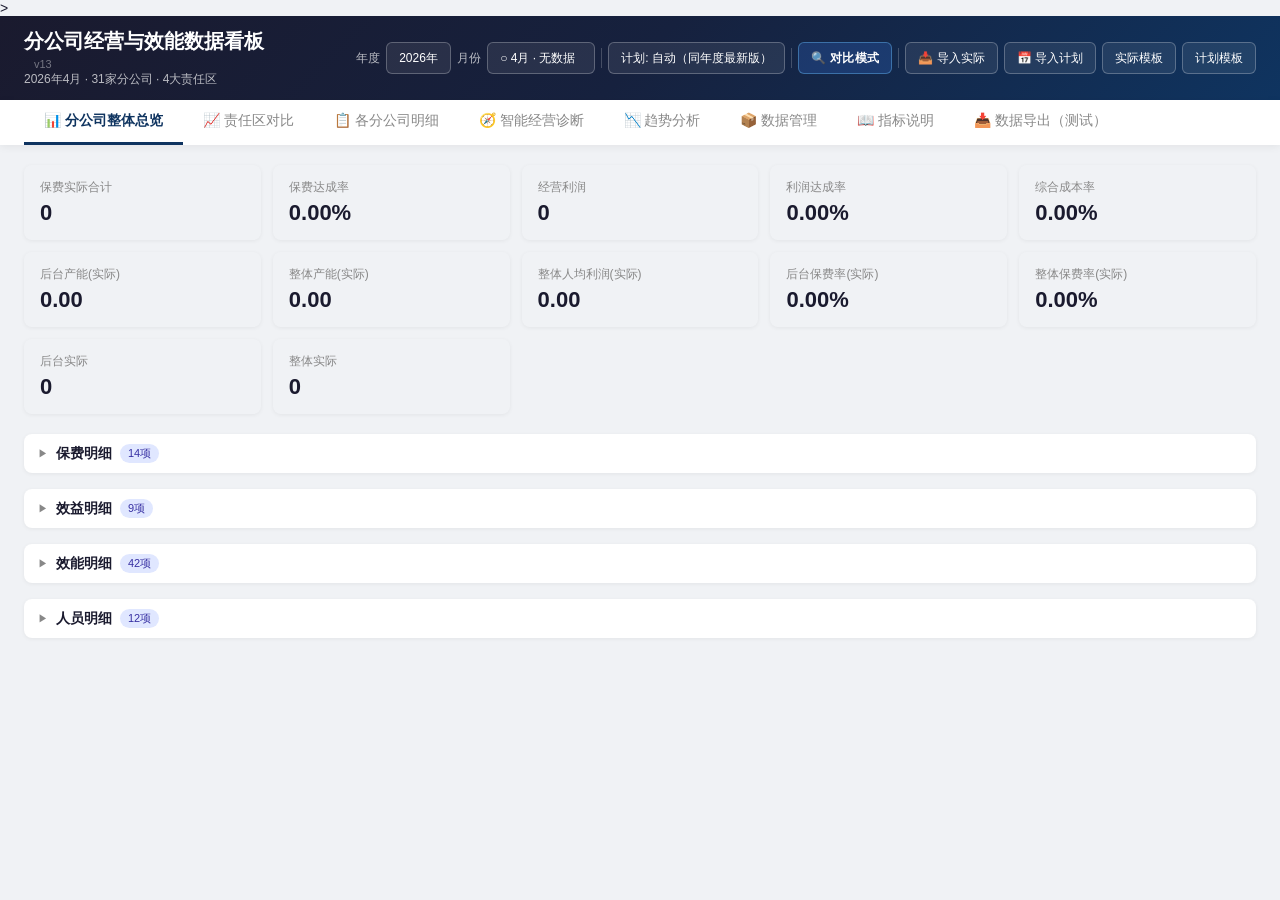
==== index.html @ 54d2047e "fix: move data management buttons into 数据管理 tab - 导出备份/导出分享数据/加密分享数据/恢复备份 → 移入数据管理tab - 工具栏不再重复显示这些按" ====
<!DOCTYPE html>
<html lang="zh-CN">
<head>
<meta charset="UTF-8"><meta http-equiv="Cache-Control" content="no-cache, no-store, must-revalidate"><meta http-equiv="Pragma" content="no-cache"><meta http-equiv="Expires" content="0"><meta name="viewport" content="width=device-width,initial-scale=1.0">
>
<title>分公司经营与效能数据看板 - 2026年4月</title>
<link rel="icon" href="data:,">
<link rel="stylesheet" href="dashboard-diagnosis.css?v=20260623">
<link rel="stylesheet" href="dashboard-publish.css?v=20260623">
<link rel="stylesheet" href="pages/unlock.css?v=20260623">
<script src="chart.umd.min.js"></script>
<script src="xlsx.full.min.js"></script>
<style>
:root{--bg:#f0f2f5;--card:#fff;--text:#1a1a2e;--muted:#888;--blue:#3b82f6;--green:#10b981;--red:#ef4444;--purple:#8b5cf6;--amber:#f59e0b}
*{margin:0;padding:0;box-sizing:border-box}
body{font-family:-apple-system,BlinkMacSystemFont,'PingFang SC','Microsoft YaHei',sans-serif;background:var(--bg);color:var(--text);font-size:14px}
.header{background:linear-gradient(135deg,#1a1a2e,#16213e,#0f3460);color:#fff;padding:12px 24px;display:flex;justify-content:space-between;align-items:center;flex-wrap:wrap;gap:8px}
.header h1{font-size:20px;font-weight:600}
.header .sub{font-size:12px;opacity:.7}
/* ── Toolbar System ── */
.toolbar{display:flex;align-items:center;gap:6px;flex-wrap:wrap;line-height:1}
.toolbar__group{display:inline-flex;align-items:center;gap:6px}
.toolbar__sep{width:1px;height:20px;background:rgba(255,255,255,.2);flex-shrink:0}
.toolbar label{font-size:12px;color:rgba(255,255,255,.7);white-space:nowrap}
/* Unified control: same height for button/a/label/select */
.toolbar button,
.toolbar .btn-file,
.toolbar .btn-dl,
.toolbar select{
  height:32px;
  padding:0 12px;
  border:1px solid rgba(255,255,255,.25);
  border-radius:6px;
  background:rgba(255,255,255,.08);
  color:#fff;
  font-size:12px;
  cursor:pointer;
  transition:background .15s,border-color .15s;
  display:inline-flex;
  align-items:center;
  justify-content:center;
  white-space:nowrap;
  line-height:1;
  text-decoration:none;
  box-sizing:border-box;
  font-family:inherit;
  appearance:none;
  -webkit-appearance:none
}
.toolbar button:hover,
.toolbar .btn-file:hover,
.toolbar .btn-dl:hover{
  background:rgba(255,255,255,.18);
  border-color:rgba(255,255,255,.4)
}
.toolbar select:hover{background:rgba(255,255,255,.2);border-color:rgba(255,255,255,.4)}
.toolbar select option{color:#1a1a2e;background:#fff}
/* Compare button accent */
#btnCompare{
  background:rgba(59,130,246,.22);
  border-color:rgba(99,179,237,.45);
  font-weight:600;
  letter-spacing:.3px
}
#btnCompare:hover{background:rgba(59,130,246,.35);border-color:rgba(147,197,253,.6)}
.toolbar input[type=file]{display:none}
.nav{display:flex;background:var(--card);padding:0 24px;box-shadow:0 2px 8px rgba(0,0,0,.06)}
.nav button{padding:12px 20px;border:none;background:none;font-size:14px;cursor:pointer;color:var(--muted);border-bottom:3px solid transparent}
.nav button:hover{color:var(--text)}
.nav button.active{color:#0f3460;border-bottom-color:#0f3460;font-weight:600}
.main{padding:20px 24px;max-width:1600px;margin:0 auto}
.tab{display:none}.tab.active{display:block;animation:fadeIn .25s ease}
@keyframes fadeIn{from{opacity:0;transform:translateY(4px)}to{opacity:1;transform:translateY(0)}}

.kpi-row{display:grid;grid-template-columns:repeat(auto-fill,minmax(200px,1fr));gap:12px;margin-bottom:20px}
.kpi-card{background:var(--card);border-radius:8px;padding:14px 16px;box-shadow:0 1px 4px rgba(0,0,0,.06);border-left:4px solid var(--blue)}
.kpi-card.c-green{border-left-color:var(--green)}.kpi-card.c-red{border-left-color:var(--red)}.kpi-card.c-purple{border-left-color:var(--purple)}.kpi-card.c-amber{border-left-color:var(--amber)}
.kpi-card .kl{font-size:12px;color:var(--muted);margin-bottom:4px}
.kpi-card .kv{font-size:22px;font-weight:700}

.section{margin-bottom:16px}
.sec-header{display:flex;align-items:center;gap:8px;padding:10px 14px;background:var(--card);border-radius:8px;cursor:pointer;box-shadow:0 1px 4px rgba(0,0,0,.06);user-select:none}
.sec-header:hover{background:#f8f9ff}
.sec-header .arrow{transition:.2s;font-size:10px;color:var(--muted)}
.sec-header.open .arrow{transform:rotate(90deg)}
h4.open .arrow{transform:rotate(90deg)}
.sec-header h3{font-size:14px;font-weight:600}
.sec-header .badge{font-size:11px;background:#e0e7ff;color:#3730a3;padding:2px 8px;border-radius:10px}
.sec-body{display:none;padding:12px 0}
.sec-body.open{display:block}
.sec-group{margin-bottom:10px}

.tbl-wrap{overflow-x:auto;background:var(--card);border-radius:8px;box-shadow:0 1px 4px rgba(0,0,0,.06);margin-bottom:12px;max-height:70vh;overflow-y:auto;background-image:linear-gradient(to right,var(--card) 30%,transparent),linear-gradient(to left,var(--card) 30%,transparent),radial-gradient(farthest-side at 0 50%,rgba(0,0,0,.12),transparent),radial-gradient(farthest-side at 100% 50%,rgba(0,0,0,.12),transparent);background-position:0 0,100% 0,0 0,100% 0;background-repeat:no-repeat;background-size:40px 100%,40px 100%,14px 100%,14px 100%;background-attachment:local,local,scroll,scroll}
.tbl-wrap table th{position:sticky;top:0;z-index:9;background:#f0f4ff}
.tbl-wrap table th:nth-child(1){left:0;z-index:8}
.tbl-wrap table td:nth-child(1){position:sticky;left:0;z-index:4;background:var(--card)}
.tbl-wrap tr:nth-child(even) td{background:#fafafa}
.tbl-wrap tr:nth-child(even) td:nth-child(1){background:#fafafa}
.tbl-wrap tr:nth-child(even) td:nth-child(2){background:#fafafa}
.tbl-wrap tr:nth-child(even) td:nth-child(3){background:#fafafa}
.tbl-wrap tr:hover td{background:#f0f4ff}
.tbl-wrap tr:hover td:nth-child(1){background:#f0f4ff}
.tbl-wrap tr:hover td:nth-child(2){background:#f0f4ff}
.tbl-wrap tr:hover td:nth-child(3){background:#f0f4ff}
table{width:100%;border-collapse:separate;border-spacing:0;font-size:12px}
th{text-align:left;padding:8px 10px;background:#f8f9fa;color:var(--muted);font-weight:600;border-bottom:2px solid #e5e7eb;white-space:nowrap}
td{padding:7px 10px;border-bottom:1px solid #f0f0f0;white-space:nowrap}
tr:hover td{background:#f8f9ff}
.num{text-align:right;font-variant-numeric:tabular-nums}
.hi-green{color:var(--green);font-weight:600}
.hi-red{color:var(--red);font-weight:600}
/* 责任区核心指标表 & 分公司明细表 & 分公司详情表 — 统一黑色字体 */
#branches-table .hi-green,#branches-table .hi-red,#regions-key-table .hi-green,#regions-key-table .hi-red,#branch-detail-view .hi-green,#branch-detail-view .hi-red{color:#1a1a2e!important;font-weight:400}
.computed{color:var(--muted);font-size:11px}

.chart-grid{display:grid;grid-template-columns:1fr 1fr;gap:16px;margin-bottom:12px}
.chart-grid.compare-mode{grid-template-columns:1fr;max-width:900px}
.chart-grid.compare-mode .chart-wrap{min-height:340px}
.chart-card{background:var(--card);border-radius:8px;padding:14px;box-shadow:0 1px 4px rgba(0,0,0,.06)}
.chart-card h4{font-size:12px;margin-bottom:10px;color:var(--muted);font-weight:600}
.chart-wrap{position:relative;min-height:260px}

.region-grid{display:grid;grid-template-columns:repeat(4,1fr);gap:12px;margin-bottom:16px}
.region-card{background:var(--card);border-radius:8px;padding:14px;box-shadow:0 1px 4px rgba(0,0,0,.06)}
.region-card h4{font-size:13px;margin-bottom:10px;padding-bottom:8px;border-bottom:2px solid var(--blue)}
.region-card .metric{display:flex;justify-content:space-between;padding:4px 0;font-size:12px;border-bottom:1px solid #f5f5f5}
.region-card .metric .mv{font-weight:600}

.search-bar{display:flex;gap:8px;margin-bottom:16px;align-items:center}
.search-bar input,.search-bar select{padding:6px 12px;border:1px solid #d1d5db;border-radius:6px;font-size:13px}
.search-bar input{width:200px}

.more-toggle{display:flex;align-items:center;gap:6px;padding:8px 0;cursor:pointer;color:var(--muted);font-size:12px;user-select:none}
.more-toggle:hover{color:var(--blue)}
.more-toggle .mt-arrow{transition:.2s;font-size:10px}
.more-toggle.open .mt-arrow{transform:rotate(90deg)}
.more-body{display:none}
.more-body.open{display:block}
.branch-charts{display:grid;grid-template-columns:repeat(auto-fit,minmax(320px,1fr));gap:14px}
.branch-charts .chart-card{background:var(--bg2);border-radius:10px;padding:14px 16px;border:1px solid var(--border);margin-bottom:0!important}
.branch-charts .chart-card h4{font-size:13px;margin:0 0 10px 0;color:var(--text);font-weight:600}
.branch-charts .chart-wrap{background:#fafbfc;border-radius:6px;padding:4px}

@media(max-width:1200px){.chart-grid{grid-template-columns:1fr}}
@media(max-width:1000px){.region-grid{grid-template-columns:repeat(2,1fr)}.kpi-row{grid-template-columns:repeat(3,1fr)}}
@media(max-width:600px){.region-grid{grid-template-columns:1fr}.kpi-row{grid-template-columns:repeat(2,1fr)}}

.month-bar{display:flex;align-items:center;gap:8px}
.month-bar select{padding:4px 10px;border:1px solid rgba(255,255,255,.3);border-radius:6px;background:rgba(255,255,255,.1);color:#fff;font-size:13px;cursor:pointer;outline:none}
.month-bar select option{color:#333;background:#fff}
.month-bar .btn-reset{padding:4px 10px;border:1px solid rgba(255,255,255,.15);border-radius:6px;background:transparent;color:rgba(255,255,255,.6);cursor:pointer;font-size:11px}
.month-bar .btn-reset:hover{color:#fff;border-color:rgba(255,255,255,.5)}

.plan-bar{display:flex;align-items:center;gap:6px}
.month-bar select#planSelect{padding:4px 8px;border:1px solid rgba(255,255,255,.2);border-radius:6px;background:rgba(255,255,255,.08);color:rgba(255,255,255,.7);font-size:12px;cursor:pointer;outline:none;max-width:180px}
.month-bar select#planSelect option{color:#333;background:#fff}

.btn-dl{display:inline-flex;align-items:center;justify-content:center;height:34px;padding:0 10px;background:rgba(255,255,255,.12);color:#fff;border:1px solid rgba(255,255,255,.2);border-radius:6px;font-size:12px;text-decoration:none;cursor:pointer;white-space:nowrap;line-height:1}.btn-dl:hover{background:rgba(255,255,255,.2)}

/* Branch Detail */
.breadcrumb{margin-bottom:16px;font-size:13px}
.breadcrumb a{color:var(--primary);cursor:pointer;text-decoration:none}
.breadcrumb a:hover{text-decoration:underline}
.branch-header{display:flex;align-items:center;gap:12px;margin-bottom:20px}
.branch-header h2{margin:0;font-size:22px}
.badge-rank{display:inline-block;padding:2px 8px;border-radius:10px;font-size:12px;font-weight:600}
.badge-rank.top{background:#d4edda;color:#155724}
.badge-rank.mid{background:#fff3cd;color:#856404}
.badge-rank.low{background:#f8d7da;color:#721c24}
.back-btn{display:inline-flex;align-items:center;gap:4px;padding:6px 14px;border:none;border-radius:6px;background:var(--bg2);color:var(--text);cursor:pointer;font-size:13px;margin-bottom:16px}
.back-btn:hover{background:var(--border)}
.kpi-cards{display:grid;grid-template-columns:repeat(auto-fit,minmax(220px,1fr));gap:12px;margin-bottom:20px}
.kpi-card{background:var(--bg2);border-radius:8px;padding:14px 16px;border-left:3px solid var(--primary)}
.kpi-card h4{font-size:12px;color:var(--text2);margin:0 0 8px 0}
.kpi-card .val{font-size:24px;font-weight:700;margin-bottom:4px}
.kpi-card .avg{font-size:12px;color:var(--text2);margin-bottom:6px}
.kpi-card .diff{font-size:12px;margin-bottom:4px}
.kpi-card .rank{font-size:11px;color:var(--text2)}
.diff-up{color:#16a34a}
.diff-down{color:#dc2626}
.rank-bar{display:flex;align-items:center;gap:6px}
.rank-bar .bar-track{flex:1;height:4px;background:var(--border);border-radius:2px;overflow:hidden}
.rank-bar .bar-fill{height:100%;border-radius:2px;transition:width .3s}
.col-rank{width:60px;text-align:center}
.clickable-row{cursor:pointer;transition:background .15s}
.clickable-row:hover{background:rgba(59,130,246,.06)}


.sortable{cursor:pointer;user-select:none;white-space:nowrap}
.sortable:hover{background:rgba(59,130,246,.08)}
.mt-arrow{display:inline-block;font-size:10px;transition:transform .2s}
.more-toggle.open .mt-arrow{transform:rotate(90deg)}


.toast{position:fixed;top:20px;left:50%;transform:translateX(-50%);z-index:10000;padding:10px 24px;border-radius:8px;font-size:13px;font-weight:600;box-shadow:0 4px 20px rgba(0,0,0,.15);animation:toastIn .3s ease,toastOut .3s ease 2.5s forwards;pointer-events:none}
.toast-success{background:#d4edda;color:#155724;border:1px solid #c3e6cb}
.toast-error{background:#f8d7da;color:#721c24;border:1px solid #f5c6cb}
.toast-info{background:#d1ecf1;color:#0c5460;border:1px solid #bee5eb}
@keyframes toastIn{from{opacity:0;transform:translateX(-50%) translateY(-20px)}to{opacity:1;transform:translateX(-50%) translateY(0)}}
@keyframes toastOut{from{opacity:1}to{opacity:0;transform:translateX(-50%) translateY(-10px)}}

/* Data management */
.data-year{margin-bottom:24px}
.data-year h3{font-size:15px;margin-bottom:10px;color:#1a1a2e}
.month-grid{display:grid;grid-template-columns:repeat(12,1fr);gap:8px;margin-bottom:8px}
.month-cell{background:var(--card);border-radius:6px;padding:10px 8px;text-align:center;font-size:11px;box-shadow:0 1px 3px rgba(0,0,0,.04);cursor:default;transition:.15s}
.month-cell.has-data{background:#e8f5e9;border:1px solid #a5d6a7;color:#2e7d32;font-weight:600}
.month-cell.no-data{background:#fafafa;border:1px dashed #e0e0e0;color:#bbb}
.month-cell:hover{transform:translateY(-1px);box-shadow:0 3px 8px rgba(0,0,0,.08)}
.month-cell .mon{font-size:18px;font-weight:700;display:block;margin-bottom:2px}
.month-cell .yr{font-size:10px;opacity:.6}
.plan-list{display:flex;flex-wrap:wrap;gap:8px;margin-bottom:8px}
.plan-card{background:var(--card);border-radius:8px;padding:10px 14px;box-shadow:0 1px 3px rgba(0,0,0,.04);display:flex;align-items:center;gap:10px;font-size:12px}
.plan-card .vers{font-weight:600;color:#0f3460;font-size:14px}
.plan-card .info{color:var(--muted);font-size:11px}
.plan-card .plan-actions{margin-left:auto;display:flex;gap:4px}
.data-section{margin-bottom:20px}
.data-section h4{font-size:13px;color:var(--muted);margin-bottom:8px;text-transform:uppercase;letter-spacing:.5px}
.data-actions{display:flex;gap:8px;margin-top:16px;flex-wrap:wrap}
.btn-sm{padding:4px 10px;font-size:11px;border-radius:4px;border:1px solid #ddd;background:#fff;cursor:pointer;transition:.15s}
.btn-sm:hover{background:#f5f5f5}
.btn-sm.danger{color:#c62828;border-color:#ef9a9a}
.btn-sm.danger:hover{background:#ffebee}
.btn-sm.warn{color:#e65100;border-color:#ffcc80}
.btn-sm.warn:hover{background:#fff3e0}
.trend-show-btn{padding:6px 16px;border:1px solid #2563eb;border-radius:6px;background:#2563eb;color:#fff;cursor:pointer;font-size:12px;font-weight:600;transition:.15s}
.trend-show-btn:hover{background:#1d4ed8;border-color:#1d4ed8}
.trend-show-btn:focus-visible{outline:2px solid #93c5fd;outline-offset:2px}
.trend-summary{margin-top:12px;padding:12px 14px;border-left:3px solid #2563eb;border-radius:6px;background:#f5f8ff;color:var(--text);font-size:12px;line-height:1.7}
.trend-summary strong{color:#1d4ed8}
.import-time{font-size:10px;color:var(--muted)}

/* KPI card delta badge */
.kpi-delta{font-size:10px;margin-top:4px;padding:2px 6px;border-radius:4px;background:rgba(0,0,0,.04);display:inline-block}
/* Compare column styling */
.cmp-hdr{background:#e8f0fe!important;color:#1e40af;font-weight:600}
.cmp-data{color:#666;background:rgba(59,130,246,.04)}
.cmp-delta{font-variant-numeric:tabular-nums}
/* Overview section row highlight in compare mode */
:root{--cmp-bg:rgba(239,246,255,.5)}
tr:nth-child(even) .cmp-delta{background:rgba(239,246,255,.6)!important}
tr:nth-child(even) .cmp-data{background:rgba(59,130,246,.06)!important}
/* Chart grid in compare mode — increased spacing */
.chart-grid.compare-mode .chart-wrap{min-height:420px;margin-bottom:24px}
.chart-grid.compare-mode .chart-card{padding:14px 18px}
.chart-grid.compare-mode canvas{max-height:380px}
/* Branches table compare column — warm highlight */
td.cmp-delta{transition:background .2s}
.tbl-wrap tbody tr:hover td.cmp-delta{background:#fef3c7!important}
.alert-bar{position:sticky;top:0;z-index:100;background:#fff;border-bottom:1px solid #fee2e2;box-shadow:0 2px 8px rgba(0,0,0,.06)}.alert-bar .alert-summary{padding:8px 16px;color:#991b1b;user-select:none}.alert-bar .alert-detail{padding:0 16px 8px}.alert-bar .alert-toggle{font-size:10px;margin-left:8px;color:#999}.alert-item{transition:background .2s}.alert-item:hover{filter:brightness(.97)}
/* Export tab */
.exp-section{background:var(--card);border-radius:8px;padding:16px 20px;margin-bottom:16px;box-shadow:0 1px 4px rgba(0,0,0,.06)}
.exp-section h3{font-size:14px;color:#1e3a5f;margin-bottom:10px}
.exp-check{display:inline-flex;align-items:center;gap:4px;font-size:12px;padding:3px 8px;border:1px solid #e5e7eb;border-radius:6px;margin:2px 4px 2px 0;cursor:pointer;white-space:nowrap;user-select:none;transition:.15s}
.exp-check:hover{border-color:var(--blue);background:#eff6ff}
.exp-check input[type=checkbox]{accent-color:var(--blue)}
.exp-sel-all{padding:2px 10px;border:1px solid #d1d5db;border-radius:4px;background:#f9fafb;cursor:pointer;font-size:11px;color:#6b7280;margin-right:4px;transition:.15s}
.exp-sel-all:hover{background:#e5e7eb;color:#374151}
.exp-sel-card{padding:1px 8px;font-size:10px;border:1px solid rgba(0,0,0,.12);border-radius:3px;background:rgba(255,255,255,.7);cursor:pointer;transition:.15s}
.exp-sel-card:hover{background:#fff;border-color:rgba(0,0,0,.25)}
.exp-check-card:hover{background:rgba(255,255,255,.6) !important}
.exp-btn-primary{padding:8px 20px;background:var(--blue);color:#fff;border:none;border-radius:6px;cursor:pointer;font-weight:600;transition:.2s}
.exp-btn-primary:hover{filter:brightness(1.1)}
.exp-branch-label{min-width:110px}

/* ========== 移动端适配 ========== */
@media(max-width:768px){
  /* ── Header & Toolbar ── */
  .header{padding:10px 12px;flex-direction:column;align-items:flex-start}
  .header h1{font-size:16px}
  .header .sub{font-size:10px;display:block;margin-top:2px}
  .toolbar{gap:4px}
  .toolbar__group{gap:4px}
  .toolbar button,.toolbar .btn-file,.toolbar .btn-dl,.toolbar select{height:28px;padding:0 8px;font-size:11px;border-radius:4px}
  .toolbar label{font-size:11px}
  .toolbar__sep{height:16px}

  /* ── Compare bar ── */
  #compareBar{flex-wrap:wrap;padding:6px 10px;gap:4px;font-size:11px}
  #compareBar select{padding:2px 6px;font-size:10px}
  #compareBar button{padding:2px 6px;font-size:10px}

  /* ── Navigation ── */
  .nav{padding:0 8px;overflow-x:auto;-webkit-overflow-scrolling:touch}
  .nav button{padding:8px 10px;font-size:11px;white-space:nowrap;flex-shrink:0}

  /* ── Main content ── */
  .main{padding:12px 8px}

  /* ── KPI cards ── */
  .kpi-row{grid-template-columns:1fr 1fr;gap:8px}
  .kpi-card{padding:10px 12px}
  .kpi-card .kv{font-size:18px}
  .kpi-card .kl{font-size:10px}

  /* ── Section headers ── */
  .sec-header{padding:8px 10px}
  .sec-header h3{font-size:12px}

  /* ── Region grid ── */
  .region-grid{grid-template-columns:1fr;gap:8px}
  .region-card{padding:10px 12px}
  .region-card h4{font-size:11px}
  .region-card .metric{font-size:10px}

  /* ── Chart grid ── */
  .chart-grid{grid-template-columns:1fr;gap:10px}
  .chart-card{padding:8px 10px}
  .chart-card h4{font-size:11px}
  .chart-wrap{min-height:200px}
  .chart-grid.compare-mode .chart-wrap{min-height:240px}

  /* ── Branch search ── */
  .search-bar{flex-wrap:wrap;gap:4px}
  .search-bar input{width:100%}
  .search-bar select{font-size:11px;padding:4px 8px}

  /* ── Branch table ── */
  .tbl-wrap{max-height:55vh;font-size:10px}
  .tbl-wrap table{font-size:10px}
  .tbl-wrap th,.tbl-wrap td{padding:5px 6px}
  /* ── Branch detail ── */
  .branch-header{flex-wrap:wrap;gap:6px}
  .branch-header h2{font-size:16px}
  .kpi-cards{grid-template-columns:1fr 1fr;gap:8px}
  .kpi-card .val{font-size:18px}
  .branch-charts{grid-template-columns:1fr}

  /* ── Trend section ── */
  #trend-chart-wrap{height:220px}

  /* ── Data management ── */
  .data-year h3{font-size:13px}
  .month-grid{grid-template-columns:repeat(6,1fr);gap:4px}
  .month-cell{padding:6px 4px;font-size:9px}
  .month-cell .mon{font-size:14px}
  .plan-card{width:100%}

  /* ── Export tab ── */
  .exp-section{padding:10px 12px;margin-bottom:10px}
  .exp-section h3{font-size:12px}
  .exp-check{padding:2px 6px;font-size:10px}
  .exp-sel-all{padding:1px 6px;font-size:9px}
  .exp-btn-primary{padding:6px 14px;font-size:13px;width:100%}

  /* ── Alert bar ── */
  .alert-bar .alert-summary{padding:6px 10px;font-size:11px}
  .alert-bar .alert-detail{padding:0 10px 6px;font-size:10px}

  /* ── Breadcrumb ── */
  .breadcrumb{font-size:11px}

  /* ── Toast ── */
  .toast{font-size:11px;padding:8px 16px}
}

@media(max-width:480px){
  .kpi-row{grid-template-columns:1fr}
  .kpi-cards{grid-template-columns:1fr}
  .month-grid{grid-template-columns:repeat(3,1fr)}
  .nav button{font-size:10px;padding:6px 8px}
  .header h1{font-size:14px}
  .toolbar button,.toolbar .btn-file,.toolbar .btn-dl,.toolbar select{font-size:9px;height:26px;padding:0 6px}
}
.share-banner{display:none;align-items:center;gap:18px;flex-wrap:wrap;padding:10px 24px;background:#eff6ff;border-bottom:1px solid #bfdbfe;color:#1e3a8a;font-size:12px}
.share-banner .share-badge{font-weight:700;background:#2563eb;color:#fff;padding:4px 10px;border-radius:999px}
.share-banner span b{color:#1e40af;margin-left:4px}
.share-empty{max-width:620px;margin:80px auto;padding:40px;text-align:center;background:#fff;border:1px solid #dbeafe;border-radius:14px;box-shadow:0 8px 30px rgba(30,64,175,.08)}
.share-empty-icon{font-size:44px;margin-bottom:12px}.share-empty h2{font-size:20px;margin-bottom:10px}.share-empty p{color:#475569;margin-bottom:8px}.share-empty small{color:#94a3b8}
.share-mode .toolbar [data-share-restricted],.share-mode [data-share-ai]{display:none!important}</style>
</head>
<body>
<div class="header">
<div><h1>分公司经营与效能数据看板</h1><span style="font-size:11px;color:rgba(255,255,255,.4);margin-left:10px">v13</span><div class="sub"><span id="monthLabel"></span><span id="headerComparePeriodLabel" style="display:none;font-size:11px;color:rgba(147,197,253,.9);margin-left:6px"></span><span> · 31家分公司 · 4大责任区</span></div></div>

<div class="toolbar"><div class="toolbar__group"><label>年度</label><select id="yearSelect" onchange="setDataYear(this.value)"></select><label>月份</label><select id="dataMonth" onchange="setDataMonth(this.value)"><option value="1">1月</option><option value="2">2月</option><option value="3">3月</option><option value="4" selected>4月</option><option value="5">5月</option><option value="6">6月</option><option value="7">7月</option><option value="8">8月</option><option value="9">9月</option><option value="10">10月</option><option value="11">11月</option><option value="12">12月</option></select></div><span class="toolbar__sep"></span><div class="toolbar__group"><select id="planSelect" onchange="switchPlan(this.value)" title="选择计划版本"><option value="auto" selected>计划: 自动</option></select></div><span class="toolbar__sep"></span><div class="toolbar__group"><button id="btnCompare">🔍 对比模式</button></div><span class="toolbar__sep"></span><div class="toolbar__group"><button class="btn" data-share-restricted onclick="document.getElementById('actualFileInput').click()">📥 导入实际</button>
<button class="btn" data-share-restricted onclick="document.getElementById('planFileInput').click()">📅 导入计划</button>
<a href="安效能_实际数据导入模板.xlsx" download class="btn-dl" data-share-restricted>实际模板</a>
<a href="安效能_计划数据导入模板.xlsx" download class="btn-dl" data-share-restricted>计划模板</a>
</div></div>
</div></div>
</div>
<div id="shareBanner" class="share-banner"><span class="share-badge">只读分享</span><span>数据周期 <b id="sharePeriod">—</b></span><span>数据版本 <b id="shareVersion">—</b></span><span>发布时间 <b id="sharePublishedAt">—</b></span><span>分享模式 <b id="shareModeLabel">—</b></span></div>
<div id="statusBar" style="display:none;background:rgba(76,175,80,.2);color:#4caf50;padding:4px 16px;font-size:12px;text-align:center"></div>
<input type="file" id="actualFileInput" data-share-restricted accept=".xlsx,.xls" multiple onchange="toast('正在导入实际数据...','info');importExcel(this)" style="position:absolute;width:1px;height:1px;opacity:0;overflow:hidden">
<input type="file" id="planFileInput" data-share-restricted accept=".xlsx,.xls" multiple onchange="toast('正在导入计划数据...','info');importPlanExcel(this)" style="position:absolute;width:1px;height:1px;opacity:0;overflow:hidden">

<div id="compareBar" style="display:none;background:rgba(59,130,246,.08);border-bottom:1px solid rgba(59,130,246,.15);padding:6px 24px;align-items:center;gap:6px"><span style="font-size:12px;color:rgba(59,130,246,.9);font-weight:600;margin-right:4px">🔍 对比期</span><select id="compareYear" onchange="refreshCompareMonths();setComparePeriod()" style="padding:3px 8px;font-size:12px;border:1px solid rgba(59,130,246,.3);border-radius:4px;background:#fff;margin-right:2px"></select><span style="font-size:12px;color:#666">年</span><select id="compareMonth" onchange="setComparePeriod()" style="padding:3px 8px;font-size:12px;border:1px solid rgba(59,130,246,.3);border-radius:4px;background:#fff"></select><span style="font-size:12px;color:#666">月</span><button class="btn-sm" onclick="quickCompare('prevMonth')" style="margin-left:8px;color:#2563eb;border-color:#93c5fd;font-size:11px;padding:3px 8px">vs 上月</button><button class="btn-sm" onclick="quickCompare('prevYear')" style="color:#7c3aed;border-color:#c4b5fd;font-size:11px;padding:3px 8px">vs 去年同期</button><span id="barComparePeriodLabel" style="font-size:11px;color:rgba(59,130,246,.6);margin-left:6px"></span></div>

<div class="nav">
<button class="active" onclick="switchTab('overview')">📊 分公司整体总览</button>
<button onclick="switchTab('regions')">📈 责任区对比<span id="regions-badge" style="display:none;background:#dc2626;color:#fff;border-radius:10px;padding:1px 6px;font-size:10px;margin-left:4px;vertical-align:top">0</span></button>
<button onclick="switchTab('branches')">📋 各分公司明细<span id="branches-badge" style="display:none;background:#dc2626;color:#fff;border-radius:10px;padding:1px 6px;font-size:10px;margin-left:4px;vertical-align:top">0</span></button>

<button data-share-ai onclick="switchTab('ai')">🧭 智能经营诊断<span id="ai-badge" style="display:none;background:#667eea;color:#fff;border-radius:10px;padding:1px 6px;font-size:10px;margin-left:4px;vertical-align:top">0</span></button>
<button onclick="switchTab('trend')">📉 趋势分析</button>
<button data-share-restricted onclick="switchTab('data')">📦 数据管理</button>
<button onclick="switchTab('guide')">📖 指标说明</button>
<button data-share-export onclick="switchTab('export')">📥 数据导出（测试）</button>
</div>
<div id="alert-bar" class="alert-bar" style="display:none"></div>
<style>.alert-detail{max-height:60vh;overflow-y:auto;padding:4px 0}.alert-summary:hover{opacity:.85}
.tbl-wrap td.cmp-col{position:relative;z-index:0}
/* s0/s1/s2/s3 冻结列 — 依赖 table-layout:fixed + JS 动态设宽 */
.tbl-wrap .s0{position:sticky;left:0;z-index:8}
.tbl-wrap .s1{position:sticky;z-index:7}
.tbl-wrap .s2{position:sticky;z-index:7;box-shadow:4px 0 8px rgba(0,0,0,.08)}
</style>
<div class="main">
<div id="tab-overview" class="tab active"><div id="overview-kpi" class="kpi-row"></div><div id="overview-sections"></div></div>
<div id="tab-regions" class="tab"><div id="regions-kpi" class="region-grid"></div><div id="regions-key-table"></div><div id="regions-charts"></div><div id="regions-detail"></div></div>
<div id="tab-guide" class="tab"></div>
<div id="tab-data" class="tab"><div id="data-panel"></div><div style="padding:12px 16px;display:flex;gap:8px;flex-wrap:wrap"><button class="btn" onclick="exportData()">💾 导出备份</button><button class="btn" onclick="exportShareData()" title="导出数据为JSON文件">📤 导出分享数据</button><button class="btn" onclick="encryptShareData()" title="一键加密并下载，用于GitHub Pages分享">🔒 加密分享数据</button><label class="btn-file">📂 恢复备份<input type="file" accept=".json" onchange="importData(this)"></label></div></div>
<div id="tab-export" class="tab"></div>
<div id="tab-branches" class="tab">
<div id="branches-list-view"><div class="search-bar"><input type="text" id="branchSearch" placeholder="搜索分公司..." oninput="renderBranches()"><select id="branchGroup" onchange="renderBranches();if(window.App&&App.isCompareMode&&typeof applyCompareMode==='function')applyCompareMode()"><option value="all">全部指标</option><option value="保费">保费类</option><option value="效益">效益类</option><option value="效能">效能类</option><option value="人员">人员类</option></select><select id="branchRegion" onchange="renderBranches();if(window.App&&App.isCompareMode&&typeof applyCompareMode==='function')applyCompareMode()"><option value="all">全部责任区</option><option value="第一责任区">第一责任区</option><option value="第二责任区">第二责任区</option><option value="第三责任区">第三责任区</option><option value="第四责任区">第四责任区</option></select><span class="hint-text" style="font-size:11px;color:var(--text2);margin-left:8px">点击分公司行查看详情与排名</span></div><div id="branches-table" class="tbl-wrap"></div></div>
<div id="branch-detail-view" style="display:none"><button class="back-btn" onclick="hideBranchDetail()">← 返回分公司列表</button><div id="branch-detail-content"></div></div>

</div>
<div id="tab-ai" class="tab"><div id="ai-content"></div></div>
<div id="tab-trend" class="tab"></div>

</div>
<div id="pagesUnlockRoot"></div>
<script src="pages/crypto.js?v=20260623"></script>
<script src="pages/unlock.js?v=20260623"></script>
<script src="dashboard-data.js?v=20260623"></script>
<script src="dashboard-share.js?v=20260623"></script>
<script src="dashboard-config.js?v=20260623"></script>
<script src="dashboard-compute.js?v=20260623"></script>
<script src="dashboard-metrics.js?v=20260623"></script>
<script src="dashboard-charts.js?v=202606232050"></script>
<script src="dashboard-render.js?v=20260623"></script>
<script src="dashboard-alerts.js?v=20260623"></script>
<script src="dashboard-export.js?v=20260623"></script>
<script src="dashboard-publish.js?v=20260623"></script>
<script src="dashboard-ai.js?v=20260623"></script>
<script src="dashboard-agent.js?v=20260623"></script>
<script src="dashboard-diagnosis.js?v=20260623"></script>
<script src="dashboard-remediation.js?v=20260623"></script>
<script src="dashboard-trend.js?v=202606232050"></script>
<script src="dashboard-main.js?v=20260623"></script>
</body>
</html>
---- dashboard-diagnosis.css ----
.diagnosis-status{display:flex;gap:16px;align-items:center;flex-wrap:wrap;padding:10px 14px;margin-bottom:12px;background:#f8fafc;border:1px solid #e2e8f0;border-radius:10px;font-size:12px;color:#475569}
.diagnosis-warning{margin-left:auto;padding:3px 9px;border-radius:999px;background:#fff7ed;color:#9a3412;font-weight:700}
.diagnosis-toolbar{display:flex;align-items:end;gap:10px;flex-wrap:wrap;margin-bottom:12px}.diagnosis-toolbar label{display:block;font-size:11px;color:var(--muted);margin-bottom:4px}.diagnosis-toolbar select{min-width:180px;padding:7px 10px;border:1px solid #cbd5e1;border-radius:8px;background:#fff}.diagnosis-toolbar h3{margin:0}
.diagnosis-summary-row{display:grid;grid-template-columns:repeat(4,minmax(120px,1fr));gap:10px;margin-bottom:12px}.diagnosis-summary-row>div{padding:14px;background:#fff;border:1px solid #e2e8f0;border-radius:12px}.diagnosis-summary-row strong{display:block;font-size:26px;color:#0f172a}.diagnosis-summary-row span{font-size:12px;color:#64748b}
.diagnosis-card{position:relative;margin-bottom:12px;padding:18px;background:#fff;border:1px solid #e2e8f0;border-radius:14px}.diagnosis-card-head{display:flex;justify-content:space-between;gap:16px;align-items:center;margin-bottom:12px}.diagnosis-card-head small{color:#64748b}.diagnosis-card-head h3{margin:2px 0 0;font-size:18px}.diagnosis-lead{padding:12px 14px;background:#f8fafc;border-left:4px solid #2563eb;border-radius:8px;font-weight:700}
.risk-chip,.trust-tag,.task-status{display:inline-block;padding:3px 8px;border-radius:999px;font-size:11px;font-weight:700}.risk-高风险{background:#fee2e2;color:#b91c1c}.risk-中风险{background:#fef3c7;color:#92400e}.risk-关注{background:#dbeafe;color:#1d4ed8}.risk-正常{background:#dcfce7;color:#166534}.trust-tag{margin-right:6px;background:#ede9fe;color:#6d28d9}
.diagnosis-grid{display:grid;grid-template-columns:repeat(2,minmax(0,1fr));gap:12px}.diagnosis-grid>div{padding:12px 14px;background:#fafafa;border-radius:10px}.diagnosis-grid h4{margin:0 0 8px}.diagnosis-grid p{margin:6px 0;line-height:1.6}.link-btn{border:0;background:none;color:#2563eb;cursor:pointer;padding:0;font-size:11px}.recommendation{margin:8px 0;padding:10px;background:#fff;border:1px solid #e2e8f0;border-radius:8px}.recommendation p{font-size:12px}.limitations{margin-top:12px;padding-top:10px;border-top:1px dashed #cbd5e1;color:#64748b;font-size:12px}
.recommendation-group{margin-top:10px;padding-left:10px;border-left:3px solid #94a3b8}.recommendation-group h5{display:flex;justify-content:space-between;align-items:center;margin:0 0 6px;font-size:13px}.recommendation-group h5 span{padding:2px 7px;border-radius:999px;background:#e2e8f0;color:#475569;font-size:10px}.recommendation-business{border-color:#2563eb}.recommendation-claims{border-color:#dc2626}.recommendation-efficiency{border-color:#7c3aed}.recommendation-management{border-color:#0f766e}.recommendation-meta{margin-bottom:4px;color:#64748b;font-size:11px}
.section-purpose{margin-top:-2px!important;color:#64748b;font-size:12px}.pattern-item{margin:8px 0;padding:10px 12px;border:1px solid #dbeafe;border-radius:8px;background:#fff}.pattern-item>div{display:flex;align-items:center;gap:7px}.pattern-item p{font-size:12px;color:#475569}.pattern-item small{display:block;margin-bottom:2px;color:#94a3b8}.pattern-tag{padding:2px 7px;border-radius:999px;background:#e0e7ff;color:#4338ca;font-size:11px;font-weight:700}
.diagnosis-fact{position:relative;margin:8px 0;padding:10px 12px;border-left:4px solid #64748b;border-radius:8px;background:#fff}.diagnosis-fact>div{display:flex;align-items:center;gap:8px}.diagnosis-fact p{margin:5px 0;color:#475569;font-size:12px}.diagnosis-fact.fact-error{border-color:#dc2626;background:#fff1f2}.diagnosis-fact.fact-warn{border-color:#f59e0b;background:#fffbeb}.diagnosis-fact.fact-info,.diagnosis-fact.fact-attention{border-color:#2563eb;background:#eff6ff}.fact-level{flex:none;padding:2px 7px;border-radius:999px;background:#e2e8f0;color:#334155;font-size:11px;font-weight:700}.fact-error .fact-level{background:#fee2e2;color:#b91c1c}.fact-warn .fact-level{background:#fef3c7;color:#92400e}.fact-info .fact-level,.fact-attention .fact-level{background:#dbeafe;color:#1d4ed8}.fact-more{margin-top:10px;border-top:1px dashed #cbd5e1;padding-top:10px}.fact-more summary{cursor:pointer;color:#64748b;font-size:12px;font-weight:600}.fact-more-list{margin-top:8px}.fact-empty{color:#64748b}
.diagnosis-evidence-list{display:grid;gap:6px}.evidence-row{display:grid;grid-template-columns:minmax(180px,1fr) 120px 150px 90px;align-items:center;gap:10px;width:100%;padding:10px 12px;border:1px solid #e2e8f0;border-radius:8px;background:#fff;text-align:left;cursor:pointer}.evidence-row:hover{border-color:#93c5fd;background:#eff6ff}.evidence-row small{display:block;color:#94a3b8;margin-top:2px}.evidence-row strong{text-align:right}
.diagnosis-basis-row{grid-template-columns:minmax(160px,1fr) minmax(100px,.55fr) minmax(220px,1.35fr) 90px}.diagnosis-basis-row span:nth-child(2) strong{text-align:left;display:block;margin-top:2px}.diagnosis-basis-row span:nth-child(3) b{display:block;margin-top:2px;font-size:12px;color:#334155}.diagnosis-evidence-empty{padding:18px;border:1px dashed #cbd5e1;border-radius:10px;background:#f8fafc;color:#64748b;text-align:center}
.diagnosis-basis-card{padding:12px 14px;border:1px solid #dbe5f1;border-left:4px solid #2563eb;border-radius:10px;background:#fff}.diagnosis-basis-card.basis-error{border-left-color:#dc2626;background:#fffafa}.diagnosis-basis-card.basis-warn{border-left-color:#f59e0b;background:#fffdf7}.basis-head{display:flex;justify-content:space-between;align-items:center;gap:10px}.basis-head>div{display:flex;align-items:center;gap:8px}.basis-level{padding:2px 7px;border-radius:999px;background:#dbeafe;color:#1d4ed8;font-size:11px;font-weight:700}.basis-error .basis-level{background:#fee2e2;color:#b91c1c}.basis-warn .basis-level{background:#fef3c7;color:#92400e}.basis-conclusion{margin:7px 0!important;color:#334155;font-weight:600}.basis-values{display:grid;grid-template-columns:.7fr 1.4fr .7fr;gap:8px;padding:9px 0;border-top:1px dashed #e2e8f0;border-bottom:1px dashed #e2e8f0}.basis-values span{min-width:0}.basis-values small,.basis-purpose small{display:block;color:#94a3b8;margin-bottom:2px}.basis-values strong{display:block;font-size:12px;color:#0f172a}.basis-purpose{margin:8px 0 0!important;color:#475569;font-size:12px}
.evidence-more{margin-top:6px;border-top:1px dashed #cbd5e1;padding-top:12px}.evidence-more summary{cursor:pointer;color:#2563eb;font-weight:600;font-size:14px;list-style:none}.evidence-more summary::-webkit-details-marker{display:none}.evidence-more summary:before{content:'＋';display:inline-block;margin-right:6px}.evidence-more[open] summary:before{content:'－'}.evidence-more-list{display:grid;gap:6px;margin-top:12px}
.prompt-chips{display:flex;gap:6px;flex-wrap:wrap;margin-bottom:10px}.prompt-chips button,.feedback-bar button{padding:5px 9px;border:1px solid #cbd5e1;border-radius:999px;background:#fff;cursor:pointer;font-size:11px}.prompt-chips button:hover,.feedback-bar button:hover{border-color:#60a5fa;background:#eff6ff}.chat-log{min-height:100px;max-height:320px;overflow:auto;padding:10px;background:#f8fafc;border-radius:10px}.chat-message{max-width:82%;margin:8px 0;padding:9px 12px;border-radius:10px;white-space:pre-wrap;line-height:1.6}.chat-message.user{margin-left:auto;background:#2563eb;color:#fff}.chat-message.assistant{background:#fff;border:1px solid #e2e8f0}.chat-compose{display:grid;grid-template-columns:1fr auto auto;gap:8px;margin-top:10px}.chat-compose textarea{min-height:64px;resize:vertical;padding:9px;border:1px solid #cbd5e1;border-radius:8px}.feedback-bar{margin-top:12px;padding-top:10px;border-top:1px solid #e2e8f0;font-size:12px}
.diagnosis-drawer{position:fixed;top:0;right:-430px;width:min(420px,92vw);height:100vh;z-index:1000;padding:28px 22px;background:#fff;box-shadow:-12px 0 30px rgba(15,23,42,.16);transition:right .2s;overflow:auto}.diagnosis-drawer.open{right:0}.drawer-close{position:absolute;right:14px;top:10px;border:0;background:none;font-size:26px;cursor:pointer}.diagnosis-drawer dl{display:grid;grid-template-columns:90px 1fr;gap:8px;margin-top:18px}.diagnosis-drawer dt{color:#64748b}.diagnosis-drawer dd{margin:0;font-weight:600}.task-form label{display:grid;gap:5px;margin:10px 0;font-size:12px}.task-form input,.task-form textarea{padding:8px;border:1px solid #cbd5e1;border-radius:7px}.task-form textarea{min-height:72px}.task-form-row{display:grid;grid-template-columns:1fr 1fr;gap:8px}
.task-list{display:grid;gap:10px}.task-card{display:flex;justify-content:space-between;gap:16px;padding:14px;background:#fff;border:1px solid #e2e8f0;border-radius:12px}.task-card.overdue{border-left:5px solid #dc2626}.task-card h4{margin:5px 0}.task-card p{margin:5px 0;color:#475569}.task-card small{color:#64748b}.task-card>div:last-child{display:flex;gap:6px;align-items:center}.task-status{background:#e0e7ff;color:#3730a3}.diagnosis-empty,.empty-copy{text-align:center;padding:28px;color:#64748b}
@media(max-width:760px){.diagnosis-summary-row,.diagnosis-grid{grid-template-columns:1fr 1fr}.evidence-row{grid-template-columns:1fr auto}.evidence-row span:nth-child(3),.evidence-row span:nth-child(4){display:none}.diagnosis-basis-row{grid-template-columns:1fr auto}.diagnosis-basis-row span:nth-child(3){display:block;grid-column:1/-1;padding-top:8px;border-top:1px dashed #e2e8f0}.diagnosis-basis-row span:nth-child(4){display:none}.basis-values{grid-template-columns:1fr 1fr}.basis-values span:last-child{grid-column:1/-1}.chat-compose{grid-template-columns:1fr}.diagnosis-warning{margin-left:0}.task-card{display:block}.task-card>div:last-child{margin-top:10px}}
@media(max-width:480px){.diagnosis-summary-row,.diagnosis-grid{grid-template-columns:1fr}.task-form-row{grid-template-columns:1fr}}
.agent-panel{margin-top:18px}
.agent-status{padding:5px 10px;border-radius:999px;background:#eef2ff;color:#3730a3;font-size:12px;font-weight:700}
.agent-status.status-running{background:#dbeafe;color:#1d4ed8}.agent-status.status-completed{background:#dcfce7;color:#166534}.agent-status.status-waiting_user{background:#fef3c7;color:#92400e}.agent-status.status-failed,.agent-status.status-cancelled{background:#fee2e2;color:#991b1b}
.agent-status.status-insufficient_evidence,.agent-status.status-human_review_required{background:#fef3c7;color:#92400e}.agent-status.status-validation_failed,.agent-status.status-degraded{background:#fee2e2;color:#991b1b}
.agent-compose{display:grid;grid-template-columns:1fr auto;gap:12px;margin:14px 0}
.agent-compose textarea{min-height:84px;resize:vertical;border:1px solid #dbe2ea;border-radius:10px;padding:12px;font:inherit;line-height:1.6}
.agent-actions{display:flex;flex-direction:column;gap:8px;min-width:132px}.agent-actions select{padding:8px;border:1px solid #dbe2ea;border-radius:8px;background:#fff}
.agent-plan h4,.agent-result h4{margin:0 0 10px}.agent-steps{display:grid;gap:8px;list-style:none;padding:0}
.agent-step{display:grid;grid-template-columns:76px 1fr;gap:10px;padding:11px 12px;border:1px solid #e5e7eb;border-radius:10px;background:#fff}
.agent-step small{display:block;color:#64748b;margin-top:3px}.agent-step details{margin-top:8px}.agent-step pre{max-height:220px;overflow:auto;background:#0f172a;color:#e2e8f0;padding:10px;border-radius:8px;font-size:11px;white-space:pre-wrap}
.step-state{align-self:start;text-align:center;border-radius:999px;padding:3px 6px;background:#f1f5f9;color:#475569;font-size:11px}
.step-completed .step-state{background:#dcfce7;color:#166534}.step-running .step-state{background:#dbeafe;color:#1d4ed8}.step-failed .step-state,.step-cancelled .step-state{background:#fee2e2;color:#991b1b}
.agent-result{margin-top:16px;border-top:1px solid #e5e7eb;padding-top:16px}.agent-result-head{display:flex;align-items:center;gap:8px}.agent-summary{font-size:15px;line-height:1.7}
.agent-result-grid{display:grid;grid-template-columns:repeat(3,1fr);gap:12px;margin-top:12px}.agent-result-grid>div{background:#f8fafc;border-radius:10px;padding:12px}.agent-result-grid h5{margin:0 0 10px}
.agent-item{background:#fff;border:1px solid #e5e7eb;border-radius:8px;padding:10px;margin-bottom:8px}.agent-item p{margin:6px 0;color:#475569}.agent-item small{display:block;color:#64748b;margin-bottom:6px}
.result-tag{display:inline-block;font-size:10px;font-weight:700;border-radius:999px;padding:2px 7px;margin-right:6px}.fact-tag{background:#dbeafe;color:#1d4ed8}.inference-tag{background:#fef3c7;color:#92400e}.recommendation-tag{background:#dcfce7;color:#166534}
.agent-limitations,.agent-missing{margin-top:12px;padding:10px 12px;border-radius:8px;background:#fff7ed;color:#9a3412}.agent-missing .btn-sm{margin-left:12px}.agent-empty{color:#64748b}
.agent-blocked{margin-top:16px;padding:16px;border:1px solid #fecaca;border-radius:10px;background:#fff7f7;color:#991b1b}.agent-blocked h4{margin:0 0 6px}.agent-blockers{display:flex;gap:6px;flex-wrap:wrap;margin-top:10px}.agent-blockers span{padding:3px 8px;border-radius:999px;background:#fee2e2;font-size:11px;font-weight:700}
.validation-report{margin-top:12px;border-top:1px solid #e5e7eb;padding-top:10px}.validation-report summary{cursor:pointer;font-weight:700}.validation-grid{display:grid;grid-template-columns:repeat(4,1fr);gap:6px;margin-top:10px}.validation-grid span{display:flex;justify-content:space-between;padding:7px 9px;border-radius:7px;background:#f8fafc}.validation-grid .passed{color:#166534;background:#f0fdf4}.validation-grid .blocked{color:#991b1b;background:#fef2f2}.review-required{padding:8px;border-radius:7px;background:#fef3c7;color:#92400e}
.agent-pilot{margin-top:16px;padding-top:16px;border-top:1px solid #e5e7eb}.agent-pilot-grid{display:grid;grid-template-columns:repeat(6,1fr);gap:8px}.agent-pilot-grid span{background:#f8fafc;border-radius:9px;padding:10px;text-align:center}.agent-pilot-grid b{display:block;font-size:18px;color:#0f3460}.agent-pilot-grid small{color:#64748b}
@media(max-width:900px){.agent-result-grid{grid-template-columns:1fr}.agent-compose{grid-template-columns:1fr}.agent-actions{flex-direction:row;flex-wrap:wrap}}
@media(max-width:900px){.agent-pilot-grid{grid-template-columns:repeat(2,1fr)}}
@media(max-width:900px){.validation-grid{grid-template-columns:repeat(2,1fr)}}
---- dashboard-publish.css ----
.publish-admin{margin-top:18px}
.publish-card{background:#fff;border:1px solid #e2e8f0;border-radius:10px;padding:18px;margin-bottom:14px;box-shadow:0 1px 4px rgba(15,23,42,.05)}
.publish-card h4{font-size:15px;color:#1e3a5f;margin-bottom:12px}
.publish-row{display:flex;gap:10px;align-items:center;flex-wrap:wrap;margin-bottom:10px}
.publish-row label{font-size:12px;color:#475569}
.publish-row input,.publish-row select{border:1px solid #cbd5e1;border-radius:6px;padding:7px 9px;background:#fff;font-size:12px}
.publish-row input[type=datetime-local]{min-width:210px}
.publish-btn{border:0;border-radius:6px;padding:7px 13px;background:#2563eb;color:#fff;cursor:pointer;font-size:12px}
.publish-btn.secondary{background:#475569}.publish-btn.warn{background:#d97706}.publish-btn.danger{background:#dc2626}
.publish-btn:disabled{opacity:.45;cursor:not-allowed}
.publish-message{display:none;padding:9px 11px;border-radius:6px;margin:10px 0;font-size:12px;white-space:pre-wrap}
.publish-message.show{display:block}.publish-message.info{background:#eff6ff;color:#1d4ed8}.publish-message.success{background:#ecfdf5;color:#047857}.publish-message.error{background:#fef2f2;color:#b91c1c}
.publish-validation{font-size:12px;background:#f8fafc;border-radius:7px;padding:10px;margin:8px 0}
.publish-validation ul{margin:6px 0 0 18px}.publish-validation .errors{color:#b91c1c}.publish-validation .warnings{color:#a16207}
.publish-table-wrap{overflow:auto}.publish-table{width:100%;border-collapse:collapse;font-size:12px}
.publish-table th,.publish-table td{text-align:left;padding:9px;border-bottom:1px solid #e2e8f0;white-space:nowrap}
.publish-table th{color:#64748b;background:#f8fafc}
.publish-status{display:inline-block;padding:2px 8px;border-radius:999px;background:#e2e8f0;color:#334155}
.publish-status.published{background:#dcfce7;color:#166534}.publish-status.validated{background:#dbeafe;color:#1d4ed8}.publish-status.draft{background:#fef3c7;color:#92400e}.publish-status.archived{background:#f1f5f9;color:#64748b}
.publish-orgs{display:grid;grid-template-columns:repeat(auto-fill,minmax(170px,1fr));gap:6px;max-height:180px;overflow:auto;border:1px solid #e2e8f0;border-radius:7px;padding:10px;width:100%}
.publish-orgs label{display:flex;align-items:center;gap:6px;color:#334155}
.publish-token{display:none;background:#fff7ed;border:1px solid #fdba74;border-radius:8px;padding:12px;margin:10px 0}
.publish-token.show{display:block}.publish-token code{display:block;word-break:break-all;background:#fff;padding:8px;margin:7px 0;border-radius:5px;color:#9a3412}
@media(max-width:700px){.publish-card{padding:13px}.publish-table th,.publish-table td{padding:7px}.publish-row>*{max-width:100%}}
---- pages/unlock.css ----
.pages-unlock{position:fixed;inset:0;z-index:10000;display:grid;place-items:center;padding:24px;background:#f4f7fb;color:#172033;font-family:system-ui,-apple-system,"Segoe UI",sans-serif}.pages-unlock-card{width:min(100%,420px);padding:36px;background:#fff;border:1px solid #dce4ef;border-radius:18px;box-shadow:0 24px 70px rgba(31,45,61,.14)}.pages-unlock-mark{font-size:38px}.pages-unlock h1{margin:16px 0 8px;font-size:25px}.pages-unlock p{margin:0 0 24px;color:#617086;line-height:1.65}.pages-unlock label{display:block;margin-bottom:8px;font-size:13px;font-weight:700}.pages-unlock input{box-sizing:border-box;width:100%;height:48px;padding:0 14px;border:1px solid #b8c5d6;border-radius:10px;font-size:17px}.pages-unlock input:focus{border-color:#2563eb;outline:3px solid rgba(37,99,235,.14)}.pages-unlock button{width:100%;height:48px;margin-top:16px;border:0;border-radius:10px;background:#1d4ed8;color:#fff;font-size:15px;font-weight:700;cursor:pointer}.pages-unlock button:disabled{cursor:wait;opacity:.65}.pages-unlock .pages-unlock-error{min-height:22px;margin:14px 0 0;color:#b42318;font-size:13px}@media(max-width:520px){.pages-unlock{padding:16px}.pages-unlock-card{padding:28px 22px}}
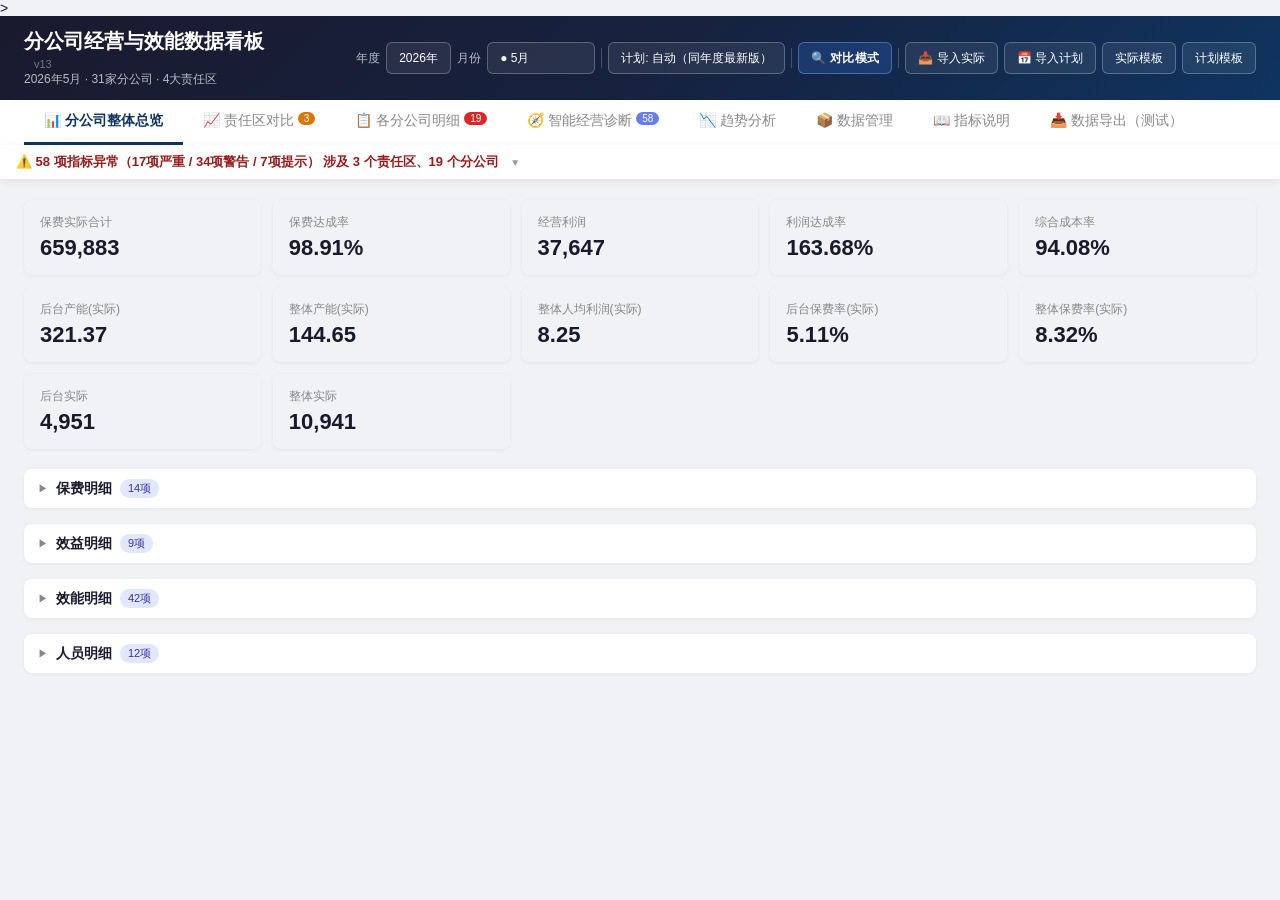
==== commit 5e6f09aa: "deploy: publish evidence-based dashboard AI" ====
--- a/index.html
+++ b/index.html
@@ -1,7 +1,7 @@
 <!DOCTYPE html>
 <html lang="zh-CN">
-<head>
-<meta charset="UTF-8"><meta http-equiv="Cache-Control" content="no-cache, no-store, must-revalidate"><meta http-equiv="Pragma" content="no-cache"><meta http-equiv="Expires" content="0"><meta name="viewport" content="width=device-width,initial-scale=1.0">
+<head><base href="/">
+<meta charset="UTF-8"><meta http-equiv="Cache-Control" content="no-cache, no-store, must-revalidate"><meta http-equiv="Pragma" content="no-cache"><meta http-equiv="Expires" content="0"><meta name="robots" content="noindex,nofollow"><meta name="viewport" content="width=device-width,initial-scale=1.0">
 >
 <title>分公司经营与效能数据看板 - 2026年4月</title>
 <link rel="icon" href="data:,">
@@ -367,7 +367,7 @@
 .share-banner span b{color:#1e40af;margin-left:4px}
 .share-empty{max-width:620px;margin:80px auto;padding:40px;text-align:center;background:#fff;border:1px solid #dbeafe;border-radius:14px;box-shadow:0 8px 30px rgba(30,64,175,.08)}
 .share-empty-icon{font-size:44px;margin-bottom:12px}.share-empty h2{font-size:20px;margin-bottom:10px}.share-empty p{color:#475569;margin-bottom:8px}.share-empty small{color:#94a3b8}
-.share-mode .toolbar [data-share-restricted],.share-mode [data-share-ai]{display:none!important}</style>
+.share-mode .toolbar [data-share-restricted]{display:none!important}</style>
 </head>
 <body>
 <div class="header">
@@ -434,11 +434,14 @@
 <script src="dashboard-alerts.js?v=20260623"></script>
 <script src="dashboard-export.js?v=20260623"></script>
 <script src="dashboard-publish.js?v=20260623"></script>
-<script src="dashboard-ai.js?v=20260623"></script>
+<script src="ai-client.js?v=20260626"></script>
+<script src="dashboard-ai-engine.js?v=20260627-ai8"></script>
+<script src="dashboard-ai.js?v=20260627-ai8"></script>
+<script src="dashboard-diagnosis-index.js?v=20260708-step1"></script>
 <script src="dashboard-agent.js?v=20260623"></script>
-<script src="dashboard-diagnosis.js?v=20260623"></script>
+<script src="dashboard-diagnosis.js?v=20260627-ai8"></script>
 <script src="dashboard-remediation.js?v=20260623"></script>
-<script src="dashboard-trend.js?v=202606232050"></script>
+<script src="dashboard-trend.js?v=20260629-annual-dec"></script>
 <script src="dashboard-main.js?v=20260623"></script>
 </body>
 </html>
--- a/dashboard-diagnosis.css
+++ b/dashboard-diagnosis.css
@@ -1,42 +1,42 @@
-.diagnosis-status{display:flex;gap:16px;align-items:center;flex-wrap:wrap;padding:10px 14px;margin-bottom:12px;background:#f8fafc;border:1px solid #e2e8f0;border-radius:10px;font-size:12px;color:#475569}
-.diagnosis-warning{margin-left:auto;padding:3px 9px;border-radius:999px;background:#fff7ed;color:#9a3412;font-weight:700}
-.diagnosis-toolbar{display:flex;align-items:end;gap:10px;flex-wrap:wrap;margin-bottom:12px}.diagnosis-toolbar label{display:block;font-size:11px;color:var(--muted);margin-bottom:4px}.diagnosis-toolbar select{min-width:180px;padding:7px 10px;border:1px solid #cbd5e1;border-radius:8px;background:#fff}.diagnosis-toolbar h3{margin:0}
-.diagnosis-summary-row{display:grid;grid-template-columns:repeat(4,minmax(120px,1fr));gap:10px;margin-bottom:12px}.diagnosis-summary-row>div{padding:14px;background:#fff;border:1px solid #e2e8f0;border-radius:12px}.diagnosis-summary-row strong{display:block;font-size:26px;color:#0f172a}.diagnosis-summary-row span{font-size:12px;color:#64748b}
-.diagnosis-card{position:relative;margin-bottom:12px;padding:18px;background:#fff;border:1px solid #e2e8f0;border-radius:14px}.diagnosis-card-head{display:flex;justify-content:space-between;gap:16px;align-items:center;margin-bottom:12px}.diagnosis-card-head small{color:#64748b}.diagnosis-card-head h3{margin:2px 0 0;font-size:18px}.diagnosis-lead{padding:12px 14px;background:#f8fafc;border-left:4px solid #2563eb;border-radius:8px;font-weight:700}
-.risk-chip,.trust-tag,.task-status{display:inline-block;padding:3px 8px;border-radius:999px;font-size:11px;font-weight:700}.risk-高风险{background:#fee2e2;color:#b91c1c}.risk-中风险{background:#fef3c7;color:#92400e}.risk-关注{background:#dbeafe;color:#1d4ed8}.risk-正常{background:#dcfce7;color:#166534}.trust-tag{margin-right:6px;background:#ede9fe;color:#6d28d9}
-.diagnosis-grid{display:grid;grid-template-columns:repeat(2,minmax(0,1fr));gap:12px}.diagnosis-grid>div{padding:12px 14px;background:#fafafa;border-radius:10px}.diagnosis-grid h4{margin:0 0 8px}.diagnosis-grid p{margin:6px 0;line-height:1.6}.link-btn{border:0;background:none;color:#2563eb;cursor:pointer;padding:0;font-size:11px}.recommendation{margin:8px 0;padding:10px;background:#fff;border:1px solid #e2e8f0;border-radius:8px}.recommendation p{font-size:12px}.limitations{margin-top:12px;padding-top:10px;border-top:1px dashed #cbd5e1;color:#64748b;font-size:12px}
-.recommendation-group{margin-top:10px;padding-left:10px;border-left:3px solid #94a3b8}.recommendation-group h5{display:flex;justify-content:space-between;align-items:center;margin:0 0 6px;font-size:13px}.recommendation-group h5 span{padding:2px 7px;border-radius:999px;background:#e2e8f0;color:#475569;font-size:10px}.recommendation-business{border-color:#2563eb}.recommendation-claims{border-color:#dc2626}.recommendation-efficiency{border-color:#7c3aed}.recommendation-management{border-color:#0f766e}.recommendation-meta{margin-bottom:4px;color:#64748b;font-size:11px}
-.section-purpose{margin-top:-2px!important;color:#64748b;font-size:12px}.pattern-item{margin:8px 0;padding:10px 12px;border:1px solid #dbeafe;border-radius:8px;background:#fff}.pattern-item>div{display:flex;align-items:center;gap:7px}.pattern-item p{font-size:12px;color:#475569}.pattern-item small{display:block;margin-bottom:2px;color:#94a3b8}.pattern-tag{padding:2px 7px;border-radius:999px;background:#e0e7ff;color:#4338ca;font-size:11px;font-weight:700}
-.diagnosis-fact{position:relative;margin:8px 0;padding:10px 12px;border-left:4px solid #64748b;border-radius:8px;background:#fff}.diagnosis-fact>div{display:flex;align-items:center;gap:8px}.diagnosis-fact p{margin:5px 0;color:#475569;font-size:12px}.diagnosis-fact.fact-error{border-color:#dc2626;background:#fff1f2}.diagnosis-fact.fact-warn{border-color:#f59e0b;background:#fffbeb}.diagnosis-fact.fact-info,.diagnosis-fact.fact-attention{border-color:#2563eb;background:#eff6ff}.fact-level{flex:none;padding:2px 7px;border-radius:999px;background:#e2e8f0;color:#334155;font-size:11px;font-weight:700}.fact-error .fact-level{background:#fee2e2;color:#b91c1c}.fact-warn .fact-level{background:#fef3c7;color:#92400e}.fact-info .fact-level,.fact-attention .fact-level{background:#dbeafe;color:#1d4ed8}.fact-more{margin-top:10px;border-top:1px dashed #cbd5e1;padding-top:10px}.fact-more summary{cursor:pointer;color:#64748b;font-size:12px;font-weight:600}.fact-more-list{margin-top:8px}.fact-empty{color:#64748b}
-.diagnosis-evidence-list{display:grid;gap:6px}.evidence-row{display:grid;grid-template-columns:minmax(180px,1fr) 120px 150px 90px;align-items:center;gap:10px;width:100%;padding:10px 12px;border:1px solid #e2e8f0;border-radius:8px;background:#fff;text-align:left;cursor:pointer}.evidence-row:hover{border-color:#93c5fd;background:#eff6ff}.evidence-row small{display:block;color:#94a3b8;margin-top:2px}.evidence-row strong{text-align:right}
-.diagnosis-basis-row{grid-template-columns:minmax(160px,1fr) minmax(100px,.55fr) minmax(220px,1.35fr) 90px}.diagnosis-basis-row span:nth-child(2) strong{text-align:left;display:block;margin-top:2px}.diagnosis-basis-row span:nth-child(3) b{display:block;margin-top:2px;font-size:12px;color:#334155}.diagnosis-evidence-empty{padding:18px;border:1px dashed #cbd5e1;border-radius:10px;background:#f8fafc;color:#64748b;text-align:center}
-.diagnosis-basis-card{padding:12px 14px;border:1px solid #dbe5f1;border-left:4px solid #2563eb;border-radius:10px;background:#fff}.diagnosis-basis-card.basis-error{border-left-color:#dc2626;background:#fffafa}.diagnosis-basis-card.basis-warn{border-left-color:#f59e0b;background:#fffdf7}.basis-head{display:flex;justify-content:space-between;align-items:center;gap:10px}.basis-head>div{display:flex;align-items:center;gap:8px}.basis-level{padding:2px 7px;border-radius:999px;background:#dbeafe;color:#1d4ed8;font-size:11px;font-weight:700}.basis-error .basis-level{background:#fee2e2;color:#b91c1c}.basis-warn .basis-level{background:#fef3c7;color:#92400e}.basis-conclusion{margin:7px 0!important;color:#334155;font-weight:600}.basis-values{display:grid;grid-template-columns:.7fr 1.4fr .7fr;gap:8px;padding:9px 0;border-top:1px dashed #e2e8f0;border-bottom:1px dashed #e2e8f0}.basis-values span{min-width:0}.basis-values small,.basis-purpose small{display:block;color:#94a3b8;margin-bottom:2px}.basis-values strong{display:block;font-size:12px;color:#0f172a}.basis-purpose{margin:8px 0 0!important;color:#475569;font-size:12px}
-.evidence-more{margin-top:6px;border-top:1px dashed #cbd5e1;padding-top:12px}.evidence-more summary{cursor:pointer;color:#2563eb;font-weight:600;font-size:14px;list-style:none}.evidence-more summary::-webkit-details-marker{display:none}.evidence-more summary:before{content:'＋';display:inline-block;margin-right:6px}.evidence-more[open] summary:before{content:'－'}.evidence-more-list{display:grid;gap:6px;margin-top:12px}
-.prompt-chips{display:flex;gap:6px;flex-wrap:wrap;margin-bottom:10px}.prompt-chips button,.feedback-bar button{padding:5px 9px;border:1px solid #cbd5e1;border-radius:999px;background:#fff;cursor:pointer;font-size:11px}.prompt-chips button:hover,.feedback-bar button:hover{border-color:#60a5fa;background:#eff6ff}.chat-log{min-height:100px;max-height:320px;overflow:auto;padding:10px;background:#f8fafc;border-radius:10px}.chat-message{max-width:82%;margin:8px 0;padding:9px 12px;border-radius:10px;white-space:pre-wrap;line-height:1.6}.chat-message.user{margin-left:auto;background:#2563eb;color:#fff}.chat-message.assistant{background:#fff;border:1px solid #e2e8f0}.chat-compose{display:grid;grid-template-columns:1fr auto auto;gap:8px;margin-top:10px}.chat-compose textarea{min-height:64px;resize:vertical;padding:9px;border:1px solid #cbd5e1;border-radius:8px}.feedback-bar{margin-top:12px;padding-top:10px;border-top:1px solid #e2e8f0;font-size:12px}
-.diagnosis-drawer{position:fixed;top:0;right:-430px;width:min(420px,92vw);height:100vh;z-index:1000;padding:28px 22px;background:#fff;box-shadow:-12px 0 30px rgba(15,23,42,.16);transition:right .2s;overflow:auto}.diagnosis-drawer.open{right:0}.drawer-close{position:absolute;right:14px;top:10px;border:0;background:none;font-size:26px;cursor:pointer}.diagnosis-drawer dl{display:grid;grid-template-columns:90px 1fr;gap:8px;margin-top:18px}.diagnosis-drawer dt{color:#64748b}.diagnosis-drawer dd{margin:0;font-weight:600}.task-form label{display:grid;gap:5px;margin:10px 0;font-size:12px}.task-form input,.task-form textarea{padding:8px;border:1px solid #cbd5e1;border-radius:7px}.task-form textarea{min-height:72px}.task-form-row{display:grid;grid-template-columns:1fr 1fr;gap:8px}
-.task-list{display:grid;gap:10px}.task-card{display:flex;justify-content:space-between;gap:16px;padding:14px;background:#fff;border:1px solid #e2e8f0;border-radius:12px}.task-card.overdue{border-left:5px solid #dc2626}.task-card h4{margin:5px 0}.task-card p{margin:5px 0;color:#475569}.task-card small{color:#64748b}.task-card>div:last-child{display:flex;gap:6px;align-items:center}.task-status{background:#e0e7ff;color:#3730a3}.diagnosis-empty,.empty-copy{text-align:center;padding:28px;color:#64748b}
-@media(max-width:760px){.diagnosis-summary-row,.diagnosis-grid{grid-template-columns:1fr 1fr}.evidence-row{grid-template-columns:1fr auto}.evidence-row span:nth-child(3),.evidence-row span:nth-child(4){display:none}.diagnosis-basis-row{grid-template-columns:1fr auto}.diagnosis-basis-row span:nth-child(3){display:block;grid-column:1/-1;padding-top:8px;border-top:1px dashed #e2e8f0}.diagnosis-basis-row span:nth-child(4){display:none}.basis-values{grid-template-columns:1fr 1fr}.basis-values span:last-child{grid-column:1/-1}.chat-compose{grid-template-columns:1fr}.diagnosis-warning{margin-left:0}.task-card{display:block}.task-card>div:last-child{margin-top:10px}}
-@media(max-width:480px){.diagnosis-summary-row,.diagnosis-grid{grid-template-columns:1fr}.task-form-row{grid-template-columns:1fr}}
-.agent-panel{margin-top:18px}
-.agent-status{padding:5px 10px;border-radius:999px;background:#eef2ff;color:#3730a3;font-size:12px;font-weight:700}
-.agent-status.status-running{background:#dbeafe;color:#1d4ed8}.agent-status.status-completed{background:#dcfce7;color:#166534}.agent-status.status-waiting_user{background:#fef3c7;color:#92400e}.agent-status.status-failed,.agent-status.status-cancelled{background:#fee2e2;color:#991b1b}
-.agent-status.status-insufficient_evidence,.agent-status.status-human_review_required{background:#fef3c7;color:#92400e}.agent-status.status-validation_failed,.agent-status.status-degraded{background:#fee2e2;color:#991b1b}
-.agent-compose{display:grid;grid-template-columns:1fr auto;gap:12px;margin:14px 0}
-.agent-compose textarea{min-height:84px;resize:vertical;border:1px solid #dbe2ea;border-radius:10px;padding:12px;font:inherit;line-height:1.6}
-.agent-actions{display:flex;flex-direction:column;gap:8px;min-width:132px}.agent-actions select{padding:8px;border:1px solid #dbe2ea;border-radius:8px;background:#fff}
-.agent-plan h4,.agent-result h4{margin:0 0 10px}.agent-steps{display:grid;gap:8px;list-style:none;padding:0}
-.agent-step{display:grid;grid-template-columns:76px 1fr;gap:10px;padding:11px 12px;border:1px solid #e5e7eb;border-radius:10px;background:#fff}
-.agent-step small{display:block;color:#64748b;margin-top:3px}.agent-step details{margin-top:8px}.agent-step pre{max-height:220px;overflow:auto;background:#0f172a;color:#e2e8f0;padding:10px;border-radius:8px;font-size:11px;white-space:pre-wrap}
-.step-state{align-self:start;text-align:center;border-radius:999px;padding:3px 6px;background:#f1f5f9;color:#475569;font-size:11px}
-.step-completed .step-state{background:#dcfce7;color:#166534}.step-running .step-state{background:#dbeafe;color:#1d4ed8}.step-failed .step-state,.step-cancelled .step-state{background:#fee2e2;color:#991b1b}
-.agent-result{margin-top:16px;border-top:1px solid #e5e7eb;padding-top:16px}.agent-result-head{display:flex;align-items:center;gap:8px}.agent-summary{font-size:15px;line-height:1.7}
-.agent-result-grid{display:grid;grid-template-columns:repeat(3,1fr);gap:12px;margin-top:12px}.agent-result-grid>div{background:#f8fafc;border-radius:10px;padding:12px}.agent-result-grid h5{margin:0 0 10px}
-.agent-item{background:#fff;border:1px solid #e5e7eb;border-radius:8px;padding:10px;margin-bottom:8px}.agent-item p{margin:6px 0;color:#475569}.agent-item small{display:block;color:#64748b;margin-bottom:6px}
-.result-tag{display:inline-block;font-size:10px;font-weight:700;border-radius:999px;padding:2px 7px;margin-right:6px}.fact-tag{background:#dbeafe;color:#1d4ed8}.inference-tag{background:#fef3c7;color:#92400e}.recommendation-tag{background:#dcfce7;color:#166534}
-.agent-limitations,.agent-missing{margin-top:12px;padding:10px 12px;border-radius:8px;background:#fff7ed;color:#9a3412}.agent-missing .btn-sm{margin-left:12px}.agent-empty{color:#64748b}
-.agent-blocked{margin-top:16px;padding:16px;border:1px solid #fecaca;border-radius:10px;background:#fff7f7;color:#991b1b}.agent-blocked h4{margin:0 0 6px}.agent-blockers{display:flex;gap:6px;flex-wrap:wrap;margin-top:10px}.agent-blockers span{padding:3px 8px;border-radius:999px;background:#fee2e2;font-size:11px;font-weight:700}
-.validation-report{margin-top:12px;border-top:1px solid #e5e7eb;padding-top:10px}.validation-report summary{cursor:pointer;font-weight:700}.validation-grid{display:grid;grid-template-columns:repeat(4,1fr);gap:6px;margin-top:10px}.validation-grid span{display:flex;justify-content:space-between;padding:7px 9px;border-radius:7px;background:#f8fafc}.validation-grid .passed{color:#166534;background:#f0fdf4}.validation-grid .blocked{color:#991b1b;background:#fef2f2}.review-required{padding:8px;border-radius:7px;background:#fef3c7;color:#92400e}
-.agent-pilot{margin-top:16px;padding-top:16px;border-top:1px solid #e5e7eb}.agent-pilot-grid{display:grid;grid-template-columns:repeat(6,1fr);gap:8px}.agent-pilot-grid span{background:#f8fafc;border-radius:9px;padding:10px;text-align:center}.agent-pilot-grid b{display:block;font-size:18px;color:#0f3460}.agent-pilot-grid small{color:#64748b}
-@media(max-width:900px){.agent-result-grid{grid-template-columns:1fr}.agent-compose{grid-template-columns:1fr}.agent-actions{flex-direction:row;flex-wrap:wrap}}
-@media(max-width:900px){.agent-pilot-grid{grid-template-columns:repeat(2,1fr)}}
-@media(max-width:900px){.validation-grid{grid-template-columns:repeat(2,1fr)}}
+.diagnosis-status{display:flex;gap:16px;align-items:center;flex-wrap:wrap;padding:10px 14px;margin-bottom:12px;background:#f8fafc;border:1px solid #e2e8f0;border-radius:10px;font-size:12px;color:#475569}
+.diagnosis-warning{margin-left:auto;padding:3px 9px;border-radius:999px;background:#fff7ed;color:#9a3412;font-weight:700}
+.diagnosis-toolbar{display:flex;align-items:end;gap:10px;flex-wrap:wrap;margin-bottom:12px}.diagnosis-toolbar label{display:block;font-size:11px;color:var(--muted);margin-bottom:4px}.diagnosis-toolbar select{min-width:180px;padding:7px 10px;border:1px solid #cbd5e1;border-radius:8px;background:#fff}.diagnosis-toolbar h3{margin:0}
+.diagnosis-summary-row{display:grid;grid-template-columns:repeat(4,minmax(120px,1fr));gap:10px;margin-bottom:12px}.diagnosis-summary-row>div{padding:14px;background:#fff;border:1px solid #e2e8f0;border-radius:12px}.diagnosis-summary-row strong{display:block;font-size:26px;color:#0f172a}.diagnosis-summary-row span{font-size:12px;color:#64748b}
+.diagnosis-card{position:relative;margin-bottom:12px;padding:18px;background:#fff;border:1px solid #e2e8f0;border-radius:14px}.diagnosis-card-head{display:flex;justify-content:space-between;gap:16px;align-items:center;margin-bottom:12px}.diagnosis-card-head small{color:#64748b}.diagnosis-card-head h3{margin:2px 0 0;font-size:18px}.diagnosis-lead{padding:12px 14px;background:#f8fafc;border-left:4px solid #2563eb;border-radius:8px;font-weight:700}
+.risk-chip,.trust-tag,.task-status{display:inline-block;padding:3px 8px;border-radius:999px;font-size:11px;font-weight:700}.risk-高风险{background:#fee2e2;color:#b91c1c}.risk-中风险{background:#fef3c7;color:#92400e}.risk-关注{background:#dbeafe;color:#1d4ed8}.risk-正常{background:#dcfce7;color:#166534}.trust-tag{margin-right:6px;background:#ede9fe;color:#6d28d9}
+.diagnosis-grid{display:grid;grid-template-columns:repeat(2,minmax(0,1fr));gap:12px}.diagnosis-grid>div{padding:12px 14px;background:#fafafa;border-radius:10px}.diagnosis-grid h4{margin:0 0 8px}.diagnosis-grid p{margin:6px 0;line-height:1.6}.link-btn{border:0;background:none;color:#2563eb;cursor:pointer;padding:0;font-size:11px}.recommendation{margin:8px 0;padding:10px;background:#fff;border:1px solid #e2e8f0;border-radius:8px}.recommendation p{font-size:12px}.limitations{margin-top:12px;padding-top:10px;border-top:1px dashed #cbd5e1;color:#64748b;font-size:12px}
+.recommendation-group{margin-top:10px;padding-left:10px;border-left:3px solid #94a3b8}.recommendation-group h5{display:flex;justify-content:space-between;align-items:center;margin:0 0 6px;font-size:13px}.recommendation-group h5 span{padding:2px 7px;border-radius:999px;background:#e2e8f0;color:#475569;font-size:10px}.recommendation-business{border-color:#2563eb}.recommendation-claims{border-color:#dc2626}.recommendation-efficiency{border-color:#7c3aed}.recommendation-management{border-color:#0f766e}.recommendation-meta{margin-bottom:4px;color:#64748b;font-size:11px}
+.section-purpose{margin-top:-2px!important;color:#64748b;font-size:12px}.pattern-item{margin:8px 0;padding:10px 12px;border:1px solid #dbeafe;border-radius:8px;background:#fff}.pattern-item>div{display:flex;align-items:center;gap:7px}.pattern-item p{font-size:12px;color:#475569}.pattern-item small{display:block;margin-bottom:2px;color:#94a3b8}.pattern-tag{padding:2px 7px;border-radius:999px;background:#e0e7ff;color:#4338ca;font-size:11px;font-weight:700}
+.diagnosis-fact{position:relative;margin:8px 0;padding:10px 12px;border-left:4px solid #64748b;border-radius:8px;background:#fff}.diagnosis-fact>div{display:flex;align-items:center;gap:8px}.diagnosis-fact p{margin:5px 0;color:#475569;font-size:12px}.diagnosis-fact.fact-error{border-color:#dc2626;background:#fff1f2}.diagnosis-fact.fact-warn{border-color:#f59e0b;background:#fffbeb}.diagnosis-fact.fact-info,.diagnosis-fact.fact-attention{border-color:#2563eb;background:#eff6ff}.fact-level{flex:none;padding:2px 7px;border-radius:999px;background:#e2e8f0;color:#334155;font-size:11px;font-weight:700}.fact-error .fact-level{background:#fee2e2;color:#b91c1c}.fact-warn .fact-level{background:#fef3c7;color:#92400e}.fact-info .fact-level,.fact-attention .fact-level{background:#dbeafe;color:#1d4ed8}.fact-more{margin-top:10px;border-top:1px dashed #cbd5e1;padding-top:10px}.fact-more summary{cursor:pointer;color:#64748b;font-size:12px;font-weight:600}.fact-more-list{margin-top:8px}.fact-empty{color:#64748b}
+.diagnosis-evidence-list{display:grid;gap:6px}.evidence-row{display:grid;grid-template-columns:minmax(180px,1fr) 120px 150px 90px;align-items:center;gap:10px;width:100%;padding:10px 12px;border:1px solid #e2e8f0;border-radius:8px;background:#fff;text-align:left;cursor:pointer}.evidence-row:hover{border-color:#93c5fd;background:#eff6ff}.evidence-row small{display:block;color:#94a3b8;margin-top:2px}.evidence-row strong{text-align:right}
+.diagnosis-basis-row{grid-template-columns:minmax(160px,1fr) minmax(100px,.55fr) minmax(220px,1.35fr) 90px}.diagnosis-basis-row span:nth-child(2) strong{text-align:left;display:block;margin-top:2px}.diagnosis-basis-row span:nth-child(3) b{display:block;margin-top:2px;font-size:12px;color:#334155}.diagnosis-evidence-empty{padding:18px;border:1px dashed #cbd5e1;border-radius:10px;background:#f8fafc;color:#64748b;text-align:center}
+.diagnosis-basis-card{padding:12px 14px;border:1px solid #dbe5f1;border-left:4px solid #2563eb;border-radius:10px;background:#fff}.diagnosis-basis-card.basis-error{border-left-color:#dc2626;background:#fffafa}.diagnosis-basis-card.basis-warn{border-left-color:#f59e0b;background:#fffdf7}.basis-head{display:flex;justify-content:space-between;align-items:center;gap:10px}.basis-head>div{display:flex;align-items:center;gap:8px}.basis-level{padding:2px 7px;border-radius:999px;background:#dbeafe;color:#1d4ed8;font-size:11px;font-weight:700}.basis-error .basis-level{background:#fee2e2;color:#b91c1c}.basis-warn .basis-level{background:#fef3c7;color:#92400e}.basis-conclusion{margin:7px 0!important;color:#334155;font-weight:600}.basis-values{display:grid;grid-template-columns:.7fr 1.4fr .7fr;gap:8px;padding:9px 0;border-top:1px dashed #e2e8f0;border-bottom:1px dashed #e2e8f0}.basis-values span{min-width:0}.basis-values small,.basis-purpose small{display:block;color:#94a3b8;margin-bottom:2px}.basis-values strong{display:block;font-size:12px;color:#0f172a}.basis-purpose{margin:8px 0 0!important;color:#475569;font-size:12px}
+.evidence-more{margin-top:6px;border-top:1px dashed #cbd5e1;padding-top:12px}.evidence-more summary{cursor:pointer;color:#2563eb;font-weight:600;font-size:14px;list-style:none}.evidence-more summary::-webkit-details-marker{display:none}.evidence-more summary:before{content:'＋';display:inline-block;margin-right:6px}.evidence-more[open] summary:before{content:'－'}.evidence-more-list{display:grid;gap:6px;margin-top:12px}
+.prompt-chips{display:flex;gap:6px;flex-wrap:wrap;margin-bottom:10px}.prompt-chips button,.feedback-bar button{padding:5px 9px;border:1px solid #cbd5e1;border-radius:999px;background:#fff;cursor:pointer;font-size:11px}.prompt-chips button:hover,.feedback-bar button:hover{border-color:#60a5fa;background:#eff6ff}.chat-log{min-height:100px;max-height:320px;overflow:auto;padding:10px;background:#f8fafc;border-radius:10px}.chat-message{max-width:82%;margin:8px 0;padding:9px 12px;border-radius:10px;white-space:pre-wrap;line-height:1.6}.chat-message.user{margin-left:auto;background:#2563eb;color:#fff}.chat-message.assistant{background:#fff;border:1px solid #e2e8f0}.chat-compose{display:grid;grid-template-columns:1fr auto auto;gap:8px;margin-top:10px}.chat-compose textarea{min-height:64px;resize:vertical;padding:9px;border:1px solid #cbd5e1;border-radius:8px}.feedback-bar{margin-top:12px;padding-top:10px;border-top:1px solid #e2e8f0;font-size:12px}
+.diagnosis-drawer{position:fixed;top:0;right:-430px;width:min(420px,92vw);height:100vh;z-index:1000;padding:28px 22px;background:#fff;box-shadow:-12px 0 30px rgba(15,23,42,.16);transition:right .2s;overflow:auto}.diagnosis-drawer.open{right:0}.drawer-close{position:absolute;right:14px;top:10px;border:0;background:none;font-size:26px;cursor:pointer}.diagnosis-drawer dl{display:grid;grid-template-columns:90px 1fr;gap:8px;margin-top:18px}.diagnosis-drawer dt{color:#64748b}.diagnosis-drawer dd{margin:0;font-weight:600}.task-form label{display:grid;gap:5px;margin:10px 0;font-size:12px}.task-form input,.task-form textarea{padding:8px;border:1px solid #cbd5e1;border-radius:7px}.task-form textarea{min-height:72px}.task-form-row{display:grid;grid-template-columns:1fr 1fr;gap:8px}
+.task-list{display:grid;gap:10px}.task-card{display:flex;justify-content:space-between;gap:16px;padding:14px;background:#fff;border:1px solid #e2e8f0;border-radius:12px}.task-card.overdue{border-left:5px solid #dc2626}.task-card h4{margin:5px 0}.task-card p{margin:5px 0;color:#475569}.task-card small{color:#64748b}.task-card>div:last-child{display:flex;gap:6px;align-items:center}.task-status{background:#e0e7ff;color:#3730a3}.diagnosis-empty,.empty-copy{text-align:center;padding:28px;color:#64748b}
+@media(max-width:760px){.diagnosis-summary-row,.diagnosis-grid{grid-template-columns:1fr 1fr}.evidence-row{grid-template-columns:1fr auto}.evidence-row span:nth-child(3),.evidence-row span:nth-child(4){display:none}.diagnosis-basis-row{grid-template-columns:1fr auto}.diagnosis-basis-row span:nth-child(3){display:block;grid-column:1/-1;padding-top:8px;border-top:1px dashed #e2e8f0}.diagnosis-basis-row span:nth-child(4){display:none}.basis-values{grid-template-columns:1fr 1fr}.basis-values span:last-child{grid-column:1/-1}.chat-compose{grid-template-columns:1fr}.diagnosis-warning{margin-left:0}.task-card{display:block}.task-card>div:last-child{margin-top:10px}}
+@media(max-width:480px){.diagnosis-summary-row,.diagnosis-grid{grid-template-columns:1fr}.task-form-row{grid-template-columns:1fr}}
+.agent-panel{margin-top:18px}
+.agent-status{padding:5px 10px;border-radius:999px;background:#eef2ff;color:#3730a3;font-size:12px;font-weight:700}
+.agent-status.status-running{background:#dbeafe;color:#1d4ed8}.agent-status.status-completed{background:#dcfce7;color:#166534}.agent-status.status-waiting_user{background:#fef3c7;color:#92400e}.agent-status.status-failed,.agent-status.status-cancelled{background:#fee2e2;color:#991b1b}
+.agent-status.status-insufficient_evidence,.agent-status.status-human_review_required{background:#fef3c7;color:#92400e}.agent-status.status-validation_failed,.agent-status.status-degraded{background:#fee2e2;color:#991b1b}
+.agent-compose{display:grid;grid-template-columns:1fr auto;gap:12px;margin:14px 0}
+.agent-compose textarea{min-height:84px;resize:vertical;border:1px solid #dbe2ea;border-radius:10px;padding:12px;font:inherit;line-height:1.6}
+.agent-actions{display:flex;flex-direction:column;gap:8px;min-width:132px}.agent-actions select{padding:8px;border:1px solid #dbe2ea;border-radius:8px;background:#fff}
+.agent-plan h4,.agent-result h4{margin:0 0 10px}.agent-steps{display:grid;gap:8px;list-style:none;padding:0}
+.agent-step{display:grid;grid-template-columns:76px 1fr;gap:10px;padding:11px 12px;border:1px solid #e5e7eb;border-radius:10px;background:#fff}
+.agent-step small{display:block;color:#64748b;margin-top:3px}.agent-step details{margin-top:8px}.agent-step pre{max-height:220px;overflow:auto;background:#0f172a;color:#e2e8f0;padding:10px;border-radius:8px;font-size:11px;white-space:pre-wrap}
+.step-state{align-self:start;text-align:center;border-radius:999px;padding:3px 6px;background:#f1f5f9;color:#475569;font-size:11px}
+.step-completed .step-state{background:#dcfce7;color:#166534}.step-running .step-state{background:#dbeafe;color:#1d4ed8}.step-failed .step-state,.step-cancelled .step-state{background:#fee2e2;color:#991b1b}
+.agent-result{margin-top:16px;border-top:1px solid #e5e7eb;padding-top:16px}.agent-result-head{display:flex;align-items:center;gap:8px}.agent-summary{font-size:15px;line-height:1.7}
+.agent-result-grid{display:grid;grid-template-columns:repeat(3,1fr);gap:12px;margin-top:12px}.agent-result-grid>div{background:#f8fafc;border-radius:10px;padding:12px}.agent-result-grid h5{margin:0 0 10px}
+.agent-item{background:#fff;border:1px solid #e5e7eb;border-radius:8px;padding:10px;margin-bottom:8px}.agent-item p{margin:6px 0;color:#475569}.agent-item small{display:block;color:#64748b;margin-bottom:6px}
+.result-tag{display:inline-block;font-size:10px;font-weight:700;border-radius:999px;padding:2px 7px;margin-right:6px}.fact-tag{background:#dbeafe;color:#1d4ed8}.inference-tag{background:#fef3c7;color:#92400e}.recommendation-tag{background:#dcfce7;color:#166534}
+.agent-limitations,.agent-missing{margin-top:12px;padding:10px 12px;border-radius:8px;background:#fff7ed;color:#9a3412}.agent-missing .btn-sm{margin-left:12px}.agent-empty{color:#64748b}
+.agent-blocked{margin-top:16px;padding:16px;border:1px solid #fecaca;border-radius:10px;background:#fff7f7;color:#991b1b}.agent-blocked h4{margin:0 0 6px}.agent-blockers{display:flex;gap:6px;flex-wrap:wrap;margin-top:10px}.agent-blockers span{padding:3px 8px;border-radius:999px;background:#fee2e2;font-size:11px;font-weight:700}
+.validation-report{margin-top:12px;border-top:1px solid #e5e7eb;padding-top:10px}.validation-report summary{cursor:pointer;font-weight:700}.validation-grid{display:grid;grid-template-columns:repeat(4,1fr);gap:6px;margin-top:10px}.validation-grid span{display:flex;justify-content:space-between;padding:7px 9px;border-radius:7px;background:#f8fafc}.validation-grid .passed{color:#166534;background:#f0fdf4}.validation-grid .blocked{color:#991b1b;background:#fef2f2}.review-required{padding:8px;border-radius:7px;background:#fef3c7;color:#92400e}
+.agent-pilot{margin-top:16px;padding-top:16px;border-top:1px solid #e5e7eb}.agent-pilot-grid{display:grid;grid-template-columns:repeat(6,1fr);gap:8px}.agent-pilot-grid span{background:#f8fafc;border-radius:9px;padding:10px;text-align:center}.agent-pilot-grid b{display:block;font-size:18px;color:#0f3460}.agent-pilot-grid small{color:#64748b}
+@media(max-width:900px){.agent-result-grid{grid-template-columns:1fr}.agent-compose{grid-template-columns:1fr}.agent-actions{flex-direction:row;flex-wrap:wrap}}
+@media(max-width:900px){.agent-pilot-grid{grid-template-columns:repeat(2,1fr)}}
+@media(max-width:900px){.validation-grid{grid-template-columns:repeat(2,1fr)}}
--- a/dashboard-publish.css
+++ b/dashboard-publish.css
@@ -1,24 +1,24 @@
-.publish-admin{margin-top:18px}
-.publish-card{background:#fff;border:1px solid #e2e8f0;border-radius:10px;padding:18px;margin-bottom:14px;box-shadow:0 1px 4px rgba(15,23,42,.05)}
-.publish-card h4{font-size:15px;color:#1e3a5f;margin-bottom:12px}
-.publish-row{display:flex;gap:10px;align-items:center;flex-wrap:wrap;margin-bottom:10px}
-.publish-row label{font-size:12px;color:#475569}
-.publish-row input,.publish-row select{border:1px solid #cbd5e1;border-radius:6px;padding:7px 9px;background:#fff;font-size:12px}
-.publish-row input[type=datetime-local]{min-width:210px}
-.publish-btn{border:0;border-radius:6px;padding:7px 13px;background:#2563eb;color:#fff;cursor:pointer;font-size:12px}
-.publish-btn.secondary{background:#475569}.publish-btn.warn{background:#d97706}.publish-btn.danger{background:#dc2626}
-.publish-btn:disabled{opacity:.45;cursor:not-allowed}
-.publish-message{display:none;padding:9px 11px;border-radius:6px;margin:10px 0;font-size:12px;white-space:pre-wrap}
-.publish-message.show{display:block}.publish-message.info{background:#eff6ff;color:#1d4ed8}.publish-message.success{background:#ecfdf5;color:#047857}.publish-message.error{background:#fef2f2;color:#b91c1c}
-.publish-validation{font-size:12px;background:#f8fafc;border-radius:7px;padding:10px;margin:8px 0}
-.publish-validation ul{margin:6px 0 0 18px}.publish-validation .errors{color:#b91c1c}.publish-validation .warnings{color:#a16207}
-.publish-table-wrap{overflow:auto}.publish-table{width:100%;border-collapse:collapse;font-size:12px}
-.publish-table th,.publish-table td{text-align:left;padding:9px;border-bottom:1px solid #e2e8f0;white-space:nowrap}
-.publish-table th{color:#64748b;background:#f8fafc}
-.publish-status{display:inline-block;padding:2px 8px;border-radius:999px;background:#e2e8f0;color:#334155}
-.publish-status.published{background:#dcfce7;color:#166534}.publish-status.validated{background:#dbeafe;color:#1d4ed8}.publish-status.draft{background:#fef3c7;color:#92400e}.publish-status.archived{background:#f1f5f9;color:#64748b}
-.publish-orgs{display:grid;grid-template-columns:repeat(auto-fill,minmax(170px,1fr));gap:6px;max-height:180px;overflow:auto;border:1px solid #e2e8f0;border-radius:7px;padding:10px;width:100%}
-.publish-orgs label{display:flex;align-items:center;gap:6px;color:#334155}
-.publish-token{display:none;background:#fff7ed;border:1px solid #fdba74;border-radius:8px;padding:12px;margin:10px 0}
-.publish-token.show{display:block}.publish-token code{display:block;word-break:break-all;background:#fff;padding:8px;margin:7px 0;border-radius:5px;color:#9a3412}
-@media(max-width:700px){.publish-card{padding:13px}.publish-table th,.publish-table td{padding:7px}.publish-row>*{max-width:100%}}
+.publish-admin{margin-top:18px}
+.publish-card{background:#fff;border:1px solid #e2e8f0;border-radius:10px;padding:18px;margin-bottom:14px;box-shadow:0 1px 4px rgba(15,23,42,.05)}
+.publish-card h4{font-size:15px;color:#1e3a5f;margin-bottom:12px}
+.publish-row{display:flex;gap:10px;align-items:center;flex-wrap:wrap;margin-bottom:10px}
+.publish-row label{font-size:12px;color:#475569}
+.publish-row input,.publish-row select{border:1px solid #cbd5e1;border-radius:6px;padding:7px 9px;background:#fff;font-size:12px}
+.publish-row input[type=datetime-local]{min-width:210px}
+.publish-btn{border:0;border-radius:6px;padding:7px 13px;background:#2563eb;color:#fff;cursor:pointer;font-size:12px}
+.publish-btn.secondary{background:#475569}.publish-btn.warn{background:#d97706}.publish-btn.danger{background:#dc2626}
+.publish-btn:disabled{opacity:.45;cursor:not-allowed}
+.publish-message{display:none;padding:9px 11px;border-radius:6px;margin:10px 0;font-size:12px;white-space:pre-wrap}
+.publish-message.show{display:block}.publish-message.info{background:#eff6ff;color:#1d4ed8}.publish-message.success{background:#ecfdf5;color:#047857}.publish-message.error{background:#fef2f2;color:#b91c1c}
+.publish-validation{font-size:12px;background:#f8fafc;border-radius:7px;padding:10px;margin:8px 0}
+.publish-validation ul{margin:6px 0 0 18px}.publish-validation .errors{color:#b91c1c}.publish-validation .warnings{color:#a16207}
+.publish-table-wrap{overflow:auto}.publish-table{width:100%;border-collapse:collapse;font-size:12px}
+.publish-table th,.publish-table td{text-align:left;padding:9px;border-bottom:1px solid #e2e8f0;white-space:nowrap}
+.publish-table th{color:#64748b;background:#f8fafc}
+.publish-status{display:inline-block;padding:2px 8px;border-radius:999px;background:#e2e8f0;color:#334155}
+.publish-status.published{background:#dcfce7;color:#166534}.publish-status.validated{background:#dbeafe;color:#1d4ed8}.publish-status.draft{background:#fef3c7;color:#92400e}.publish-status.archived{background:#f1f5f9;color:#64748b}
+.publish-orgs{display:grid;grid-template-columns:repeat(auto-fill,minmax(170px,1fr));gap:6px;max-height:180px;overflow:auto;border:1px solid #e2e8f0;border-radius:7px;padding:10px;width:100%}
+.publish-orgs label{display:flex;align-items:center;gap:6px;color:#334155}
+.publish-token{display:none;background:#fff7ed;border:1px solid #fdba74;border-radius:8px;padding:12px;margin:10px 0}
+.publish-token.show{display:block}.publish-token code{display:block;word-break:break-all;background:#fff;padding:8px;margin:7px 0;border-radius:5px;color:#9a3412}
+@media(max-width:700px){.publish-card{padding:13px}.publish-table th,.publish-table td{padding:7px}.publish-row>*{max-width:100%}}
--- a/pages/unlock.css
+++ b/pages/unlock.css
@@ -1 +1 @@
-.pages-unlock{position:fixed;inset:0;z-index:10000;display:grid;place-items:center;padding:24px;background:#f4f7fb;color:#172033;font-family:system-ui,-apple-system,"Segoe UI",sans-serif}.pages-unlock-card{width:min(100%,420px);padding:36px;background:#fff;border:1px solid #dce4ef;border-radius:18px;box-shadow:0 24px 70px rgba(31,45,61,.14)}.pages-unlock-mark{font-size:38px}.pages-unlock h1{margin:16px 0 8px;font-size:25px}.pages-unlock p{margin:0 0 24px;color:#617086;line-height:1.65}.pages-unlock label{display:block;margin-bottom:8px;font-size:13px;font-weight:700}.pages-unlock input{box-sizing:border-box;width:100%;height:48px;padding:0 14px;border:1px solid #b8c5d6;border-radius:10px;font-size:17px}.pages-unlock input:focus{border-color:#2563eb;outline:3px solid rgba(37,99,235,.14)}.pages-unlock button{width:100%;height:48px;margin-top:16px;border:0;border-radius:10px;background:#1d4ed8;color:#fff;font-size:15px;font-weight:700;cursor:pointer}.pages-unlock button:disabled{cursor:wait;opacity:.65}.pages-unlock .pages-unlock-error{min-height:22px;margin:14px 0 0;color:#b42318;font-size:13px}@media(max-width:520px){.pages-unlock{padding:16px}.pages-unlock-card{padding:28px 22px}}
+.pages-unlock{position:fixed;inset:0;z-index:10000;display:grid;place-items:center;padding:24px;background:#f4f7fb;color:#172033;font-family:system-ui,-apple-system,"Segoe UI",sans-serif}.pages-unlock-card{width:min(100%,420px);padding:36px;background:#fff;border:1px solid #dce4ef;border-radius:18px;box-shadow:0 24px 70px rgba(31,45,61,.14)}.pages-unlock-mark{font-size:38px}.pages-unlock h1{margin:16px 0 8px;font-size:25px}.pages-unlock p{margin:0 0 24px;color:#617086;line-height:1.65}.pages-unlock label{display:block;margin-bottom:8px;font-size:13px;font-weight:700}.pages-unlock input{box-sizing:border-box;width:100%;height:48px;padding:0 14px;border:1px solid #b8c5d6;border-radius:10px;font-size:17px}.pages-unlock input:focus{border-color:#2563eb;outline:3px solid rgba(37,99,235,.14)}.pages-unlock button{width:100%;height:48px;margin-top:16px;border:0;border-radius:10px;background:#1d4ed8;color:#fff;font-size:15px;font-weight:700;cursor:pointer}.pages-unlock button:disabled{cursor:wait;opacity:.65}.pages-unlock .pages-unlock-error{min-height:22px;margin:14px 0 0;color:#b42318;font-size:13px}@media(max-width:520px){.pages-unlock{padding:16px}.pages-unlock-card{padding:28px 22px}}
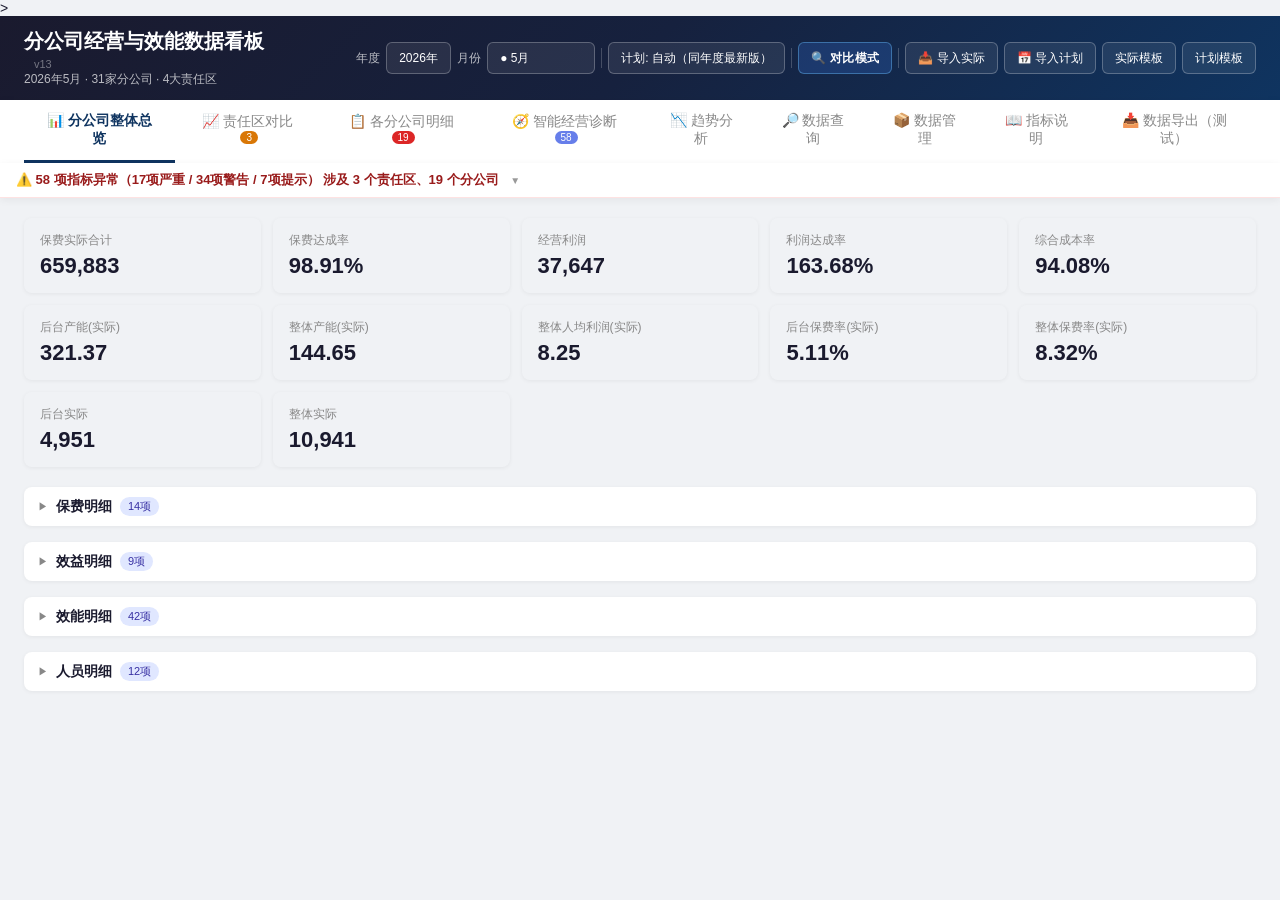
==== commit 8dd4371a: "Refine dashboard query and retire AI diagnosis panels" ====
--- a/index.html
+++ b/index.html
@@ -1,11 +1,11 @@
 <!DOCTYPE html>
 <html lang="zh-CN">
-<head><base href="/">
-<meta charset="UTF-8"><meta http-equiv="Cache-Control" content="no-cache, no-store, must-revalidate"><meta http-equiv="Pragma" content="no-cache"><meta http-equiv="Expires" content="0"><meta name="robots" content="noindex,nofollow"><meta name="viewport" content="width=device-width,initial-scale=1.0">
+<head>
+<meta charset="UTF-8"><meta http-equiv="Cache-Control" content="no-cache, no-store, must-revalidate"><meta http-equiv="Pragma" content="no-cache"><meta http-equiv="Expires" content="0"><meta name="viewport" content="width=device-width,initial-scale=1.0">
 >
 <title>分公司经营与效能数据看板 - 2026年4月</title>
 <link rel="icon" href="data:,">
-<link rel="stylesheet" href="dashboard-diagnosis.css?v=20260623">
+<link rel="stylesheet" href="dashboard-diagnosis.css?v=20260714-ai-retired">
 <link rel="stylesheet" href="dashboard-publish.css?v=20260623">
 <link rel="stylesheet" href="pages/unlock.css?v=20260623">
 <script src="chart.umd.min.js"></script>
@@ -394,6 +394,7 @@
 
 <button data-share-ai onclick="switchTab('ai')">🧭 智能经营诊断<span id="ai-badge" style="display:none;background:#667eea;color:#fff;border-radius:10px;padding:1px 6px;font-size:10px;margin-left:4px;vertical-align:top">0</span></button>
 <button onclick="switchTab('trend')">📉 趋势分析</button>
+<button onclick="switchTab('report')">🔎 数据查询</button>
 <button data-share-restricted onclick="switchTab('data')">📦 数据管理</button>
 <button onclick="switchTab('guide')">📖 指标说明</button>
 <button data-share-export onclick="switchTab('export')">📥 数据导出（测试）</button>
@@ -419,6 +420,7 @@
 </div>
 <div id="tab-ai" class="tab"><div id="ai-content"></div></div>
 <div id="tab-trend" class="tab"></div>
+<div id="tab-report" class="tab"></div>
 
 </div>
 <div id="pagesUnlockRoot"></div>
@@ -436,10 +438,14 @@
 <script src="dashboard-publish.js?v=20260623"></script>
 <script src="ai-client.js?v=20260626"></script>
 <script src="dashboard-ai-engine.js?v=20260627-ai8"></script>
-<script src="dashboard-ai.js?v=20260627-ai8"></script>
+<script src="dashboard-metric-dictionary.js?v=20260710-search-v2"></script>
+<script src="dashboard-query-intent.js?v=20260710-search-v2"></script>
+<script src="dashboard-search.js?v=20260714-data-query"></script>
+<script src="dashboard-report.js?v=20260714-data-query"></script>
+<script src="dashboard-ai.js?v=20260714-ai-retired"></script>
 <script src="dashboard-diagnosis-index.js?v=20260708-step1"></script>
 <script src="dashboard-agent.js?v=20260623"></script>
-<script src="dashboard-diagnosis.js?v=20260627-ai8"></script>
+<script src="dashboard-diagnosis.js?v=20260714-ai-retired"></script>
 <script src="dashboard-remediation.js?v=20260623"></script>
 <script src="dashboard-trend.js?v=20260629-annual-dec"></script>
 <script src="dashboard-main.js?v=20260623"></script>
--- a/dashboard-diagnosis.css
+++ b/dashboard-diagnosis.css
@@ -1,42 +1,58 @@
-.diagnosis-status{display:flex;gap:16px;align-items:center;flex-wrap:wrap;padding:10px 14px;margin-bottom:12px;background:#f8fafc;border:1px solid #e2e8f0;border-radius:10px;font-size:12px;color:#475569}
-.diagnosis-warning{margin-left:auto;padding:3px 9px;border-radius:999px;background:#fff7ed;color:#9a3412;font-weight:700}
-.diagnosis-toolbar{display:flex;align-items:end;gap:10px;flex-wrap:wrap;margin-bottom:12px}.diagnosis-toolbar label{display:block;font-size:11px;color:var(--muted);margin-bottom:4px}.diagnosis-toolbar select{min-width:180px;padding:7px 10px;border:1px solid #cbd5e1;border-radius:8px;background:#fff}.diagnosis-toolbar h3{margin:0}
-.diagnosis-summary-row{display:grid;grid-template-columns:repeat(4,minmax(120px,1fr));gap:10px;margin-bottom:12px}.diagnosis-summary-row>div{padding:14px;background:#fff;border:1px solid #e2e8f0;border-radius:12px}.diagnosis-summary-row strong{display:block;font-size:26px;color:#0f172a}.diagnosis-summary-row span{font-size:12px;color:#64748b}
-.diagnosis-card{position:relative;margin-bottom:12px;padding:18px;background:#fff;border:1px solid #e2e8f0;border-radius:14px}.diagnosis-card-head{display:flex;justify-content:space-between;gap:16px;align-items:center;margin-bottom:12px}.diagnosis-card-head small{color:#64748b}.diagnosis-card-head h3{margin:2px 0 0;font-size:18px}.diagnosis-lead{padding:12px 14px;background:#f8fafc;border-left:4px solid #2563eb;border-radius:8px;font-weight:700}
-.risk-chip,.trust-tag,.task-status{display:inline-block;padding:3px 8px;border-radius:999px;font-size:11px;font-weight:700}.risk-高风险{background:#fee2e2;color:#b91c1c}.risk-中风险{background:#fef3c7;color:#92400e}.risk-关注{background:#dbeafe;color:#1d4ed8}.risk-正常{background:#dcfce7;color:#166534}.trust-tag{margin-right:6px;background:#ede9fe;color:#6d28d9}
-.diagnosis-grid{display:grid;grid-template-columns:repeat(2,minmax(0,1fr));gap:12px}.diagnosis-grid>div{padding:12px 14px;background:#fafafa;border-radius:10px}.diagnosis-grid h4{margin:0 0 8px}.diagnosis-grid p{margin:6px 0;line-height:1.6}.link-btn{border:0;background:none;color:#2563eb;cursor:pointer;padding:0;font-size:11px}.recommendation{margin:8px 0;padding:10px;background:#fff;border:1px solid #e2e8f0;border-radius:8px}.recommendation p{font-size:12px}.limitations{margin-top:12px;padding-top:10px;border-top:1px dashed #cbd5e1;color:#64748b;font-size:12px}
-.recommendation-group{margin-top:10px;padding-left:10px;border-left:3px solid #94a3b8}.recommendation-group h5{display:flex;justify-content:space-between;align-items:center;margin:0 0 6px;font-size:13px}.recommendation-group h5 span{padding:2px 7px;border-radius:999px;background:#e2e8f0;color:#475569;font-size:10px}.recommendation-business{border-color:#2563eb}.recommendation-claims{border-color:#dc2626}.recommendation-efficiency{border-color:#7c3aed}.recommendation-management{border-color:#0f766e}.recommendation-meta{margin-bottom:4px;color:#64748b;font-size:11px}
-.section-purpose{margin-top:-2px!important;color:#64748b;font-size:12px}.pattern-item{margin:8px 0;padding:10px 12px;border:1px solid #dbeafe;border-radius:8px;background:#fff}.pattern-item>div{display:flex;align-items:center;gap:7px}.pattern-item p{font-size:12px;color:#475569}.pattern-item small{display:block;margin-bottom:2px;color:#94a3b8}.pattern-tag{padding:2px 7px;border-radius:999px;background:#e0e7ff;color:#4338ca;font-size:11px;font-weight:700}
-.diagnosis-fact{position:relative;margin:8px 0;padding:10px 12px;border-left:4px solid #64748b;border-radius:8px;background:#fff}.diagnosis-fact>div{display:flex;align-items:center;gap:8px}.diagnosis-fact p{margin:5px 0;color:#475569;font-size:12px}.diagnosis-fact.fact-error{border-color:#dc2626;background:#fff1f2}.diagnosis-fact.fact-warn{border-color:#f59e0b;background:#fffbeb}.diagnosis-fact.fact-info,.diagnosis-fact.fact-attention{border-color:#2563eb;background:#eff6ff}.fact-level{flex:none;padding:2px 7px;border-radius:999px;background:#e2e8f0;color:#334155;font-size:11px;font-weight:700}.fact-error .fact-level{background:#fee2e2;color:#b91c1c}.fact-warn .fact-level{background:#fef3c7;color:#92400e}.fact-info .fact-level,.fact-attention .fact-level{background:#dbeafe;color:#1d4ed8}.fact-more{margin-top:10px;border-top:1px dashed #cbd5e1;padding-top:10px}.fact-more summary{cursor:pointer;color:#64748b;font-size:12px;font-weight:600}.fact-more-list{margin-top:8px}.fact-empty{color:#64748b}
-.diagnosis-evidence-list{display:grid;gap:6px}.evidence-row{display:grid;grid-template-columns:minmax(180px,1fr) 120px 150px 90px;align-items:center;gap:10px;width:100%;padding:10px 12px;border:1px solid #e2e8f0;border-radius:8px;background:#fff;text-align:left;cursor:pointer}.evidence-row:hover{border-color:#93c5fd;background:#eff6ff}.evidence-row small{display:block;color:#94a3b8;margin-top:2px}.evidence-row strong{text-align:right}
-.diagnosis-basis-row{grid-template-columns:minmax(160px,1fr) minmax(100px,.55fr) minmax(220px,1.35fr) 90px}.diagnosis-basis-row span:nth-child(2) strong{text-align:left;display:block;margin-top:2px}.diagnosis-basis-row span:nth-child(3) b{display:block;margin-top:2px;font-size:12px;color:#334155}.diagnosis-evidence-empty{padding:18px;border:1px dashed #cbd5e1;border-radius:10px;background:#f8fafc;color:#64748b;text-align:center}
-.diagnosis-basis-card{padding:12px 14px;border:1px solid #dbe5f1;border-left:4px solid #2563eb;border-radius:10px;background:#fff}.diagnosis-basis-card.basis-error{border-left-color:#dc2626;background:#fffafa}.diagnosis-basis-card.basis-warn{border-left-color:#f59e0b;background:#fffdf7}.basis-head{display:flex;justify-content:space-between;align-items:center;gap:10px}.basis-head>div{display:flex;align-items:center;gap:8px}.basis-level{padding:2px 7px;border-radius:999px;background:#dbeafe;color:#1d4ed8;font-size:11px;font-weight:700}.basis-error .basis-level{background:#fee2e2;color:#b91c1c}.basis-warn .basis-level{background:#fef3c7;color:#92400e}.basis-conclusion{margin:7px 0!important;color:#334155;font-weight:600}.basis-values{display:grid;grid-template-columns:.7fr 1.4fr .7fr;gap:8px;padding:9px 0;border-top:1px dashed #e2e8f0;border-bottom:1px dashed #e2e8f0}.basis-values span{min-width:0}.basis-values small,.basis-purpose small{display:block;color:#94a3b8;margin-bottom:2px}.basis-values strong{display:block;font-size:12px;color:#0f172a}.basis-purpose{margin:8px 0 0!important;color:#475569;font-size:12px}
-.evidence-more{margin-top:6px;border-top:1px dashed #cbd5e1;padding-top:12px}.evidence-more summary{cursor:pointer;color:#2563eb;font-weight:600;font-size:14px;list-style:none}.evidence-more summary::-webkit-details-marker{display:none}.evidence-more summary:before{content:'＋';display:inline-block;margin-right:6px}.evidence-more[open] summary:before{content:'－'}.evidence-more-list{display:grid;gap:6px;margin-top:12px}
-.prompt-chips{display:flex;gap:6px;flex-wrap:wrap;margin-bottom:10px}.prompt-chips button,.feedback-bar button{padding:5px 9px;border:1px solid #cbd5e1;border-radius:999px;background:#fff;cursor:pointer;font-size:11px}.prompt-chips button:hover,.feedback-bar button:hover{border-color:#60a5fa;background:#eff6ff}.chat-log{min-height:100px;max-height:320px;overflow:auto;padding:10px;background:#f8fafc;border-radius:10px}.chat-message{max-width:82%;margin:8px 0;padding:9px 12px;border-radius:10px;white-space:pre-wrap;line-height:1.6}.chat-message.user{margin-left:auto;background:#2563eb;color:#fff}.chat-message.assistant{background:#fff;border:1px solid #e2e8f0}.chat-compose{display:grid;grid-template-columns:1fr auto auto;gap:8px;margin-top:10px}.chat-compose textarea{min-height:64px;resize:vertical;padding:9px;border:1px solid #cbd5e1;border-radius:8px}.feedback-bar{margin-top:12px;padding-top:10px;border-top:1px solid #e2e8f0;font-size:12px}
-.diagnosis-drawer{position:fixed;top:0;right:-430px;width:min(420px,92vw);height:100vh;z-index:1000;padding:28px 22px;background:#fff;box-shadow:-12px 0 30px rgba(15,23,42,.16);transition:right .2s;overflow:auto}.diagnosis-drawer.open{right:0}.drawer-close{position:absolute;right:14px;top:10px;border:0;background:none;font-size:26px;cursor:pointer}.diagnosis-drawer dl{display:grid;grid-template-columns:90px 1fr;gap:8px;margin-top:18px}.diagnosis-drawer dt{color:#64748b}.diagnosis-drawer dd{margin:0;font-weight:600}.task-form label{display:grid;gap:5px;margin:10px 0;font-size:12px}.task-form input,.task-form textarea{padding:8px;border:1px solid #cbd5e1;border-radius:7px}.task-form textarea{min-height:72px}.task-form-row{display:grid;grid-template-columns:1fr 1fr;gap:8px}
-.task-list{display:grid;gap:10px}.task-card{display:flex;justify-content:space-between;gap:16px;padding:14px;background:#fff;border:1px solid #e2e8f0;border-radius:12px}.task-card.overdue{border-left:5px solid #dc2626}.task-card h4{margin:5px 0}.task-card p{margin:5px 0;color:#475569}.task-card small{color:#64748b}.task-card>div:last-child{display:flex;gap:6px;align-items:center}.task-status{background:#e0e7ff;color:#3730a3}.diagnosis-empty,.empty-copy{text-align:center;padding:28px;color:#64748b}
-@media(max-width:760px){.diagnosis-summary-row,.diagnosis-grid{grid-template-columns:1fr 1fr}.evidence-row{grid-template-columns:1fr auto}.evidence-row span:nth-child(3),.evidence-row span:nth-child(4){display:none}.diagnosis-basis-row{grid-template-columns:1fr auto}.diagnosis-basis-row span:nth-child(3){display:block;grid-column:1/-1;padding-top:8px;border-top:1px dashed #e2e8f0}.diagnosis-basis-row span:nth-child(4){display:none}.basis-values{grid-template-columns:1fr 1fr}.basis-values span:last-child{grid-column:1/-1}.chat-compose{grid-template-columns:1fr}.diagnosis-warning{margin-left:0}.task-card{display:block}.task-card>div:last-child{margin-top:10px}}
-@media(max-width:480px){.diagnosis-summary-row,.diagnosis-grid{grid-template-columns:1fr}.task-form-row{grid-template-columns:1fr}}
-.agent-panel{margin-top:18px}
-.agent-status{padding:5px 10px;border-radius:999px;background:#eef2ff;color:#3730a3;font-size:12px;font-weight:700}
-.agent-status.status-running{background:#dbeafe;color:#1d4ed8}.agent-status.status-completed{background:#dcfce7;color:#166534}.agent-status.status-waiting_user{background:#fef3c7;color:#92400e}.agent-status.status-failed,.agent-status.status-cancelled{background:#fee2e2;color:#991b1b}
-.agent-status.status-insufficient_evidence,.agent-status.status-human_review_required{background:#fef3c7;color:#92400e}.agent-status.status-validation_failed,.agent-status.status-degraded{background:#fee2e2;color:#991b1b}
-.agent-compose{display:grid;grid-template-columns:1fr auto;gap:12px;margin:14px 0}
-.agent-compose textarea{min-height:84px;resize:vertical;border:1px solid #dbe2ea;border-radius:10px;padding:12px;font:inherit;line-height:1.6}
-.agent-actions{display:flex;flex-direction:column;gap:8px;min-width:132px}.agent-actions select{padding:8px;border:1px solid #dbe2ea;border-radius:8px;background:#fff}
-.agent-plan h4,.agent-result h4{margin:0 0 10px}.agent-steps{display:grid;gap:8px;list-style:none;padding:0}
-.agent-step{display:grid;grid-template-columns:76px 1fr;gap:10px;padding:11px 12px;border:1px solid #e5e7eb;border-radius:10px;background:#fff}
-.agent-step small{display:block;color:#64748b;margin-top:3px}.agent-step details{margin-top:8px}.agent-step pre{max-height:220px;overflow:auto;background:#0f172a;color:#e2e8f0;padding:10px;border-radius:8px;font-size:11px;white-space:pre-wrap}
-.step-state{align-self:start;text-align:center;border-radius:999px;padding:3px 6px;background:#f1f5f9;color:#475569;font-size:11px}
-.step-completed .step-state{background:#dcfce7;color:#166534}.step-running .step-state{background:#dbeafe;color:#1d4ed8}.step-failed .step-state,.step-cancelled .step-state{background:#fee2e2;color:#991b1b}
-.agent-result{margin-top:16px;border-top:1px solid #e5e7eb;padding-top:16px}.agent-result-head{display:flex;align-items:center;gap:8px}.agent-summary{font-size:15px;line-height:1.7}
-.agent-result-grid{display:grid;grid-template-columns:repeat(3,1fr);gap:12px;margin-top:12px}.agent-result-grid>div{background:#f8fafc;border-radius:10px;padding:12px}.agent-result-grid h5{margin:0 0 10px}
-.agent-item{background:#fff;border:1px solid #e5e7eb;border-radius:8px;padding:10px;margin-bottom:8px}.agent-item p{margin:6px 0;color:#475569}.agent-item small{display:block;color:#64748b;margin-bottom:6px}
-.result-tag{display:inline-block;font-size:10px;font-weight:700;border-radius:999px;padding:2px 7px;margin-right:6px}.fact-tag{background:#dbeafe;color:#1d4ed8}.inference-tag{background:#fef3c7;color:#92400e}.recommendation-tag{background:#dcfce7;color:#166534}
-.agent-limitations,.agent-missing{margin-top:12px;padding:10px 12px;border-radius:8px;background:#fff7ed;color:#9a3412}.agent-missing .btn-sm{margin-left:12px}.agent-empty{color:#64748b}
-.agent-blocked{margin-top:16px;padding:16px;border:1px solid #fecaca;border-radius:10px;background:#fff7f7;color:#991b1b}.agent-blocked h4{margin:0 0 6px}.agent-blockers{display:flex;gap:6px;flex-wrap:wrap;margin-top:10px}.agent-blockers span{padding:3px 8px;border-radius:999px;background:#fee2e2;font-size:11px;font-weight:700}
-.validation-report{margin-top:12px;border-top:1px solid #e5e7eb;padding-top:10px}.validation-report summary{cursor:pointer;font-weight:700}.validation-grid{display:grid;grid-template-columns:repeat(4,1fr);gap:6px;margin-top:10px}.validation-grid span{display:flex;justify-content:space-between;padding:7px 9px;border-radius:7px;background:#f8fafc}.validation-grid .passed{color:#166534;background:#f0fdf4}.validation-grid .blocked{color:#991b1b;background:#fef2f2}.review-required{padding:8px;border-radius:7px;background:#fef3c7;color:#92400e}
-.agent-pilot{margin-top:16px;padding-top:16px;border-top:1px solid #e5e7eb}.agent-pilot-grid{display:grid;grid-template-columns:repeat(6,1fr);gap:8px}.agent-pilot-grid span{background:#f8fafc;border-radius:9px;padding:10px;text-align:center}.agent-pilot-grid b{display:block;font-size:18px;color:#0f3460}.agent-pilot-grid small{color:#64748b}
-@media(max-width:900px){.agent-result-grid{grid-template-columns:1fr}.agent-compose{grid-template-columns:1fr}.agent-actions{flex-direction:row;flex-wrap:wrap}}
-@media(max-width:900px){.agent-pilot-grid{grid-template-columns:repeat(2,1fr)}}
-@media(max-width:900px){.validation-grid{grid-template-columns:repeat(2,1fr)}}
+.diagnosis-status{display:flex;gap:16px;align-items:center;flex-wrap:wrap;padding:10px 14px;margin-bottom:12px;background:#f8fafc;border:1px solid #e2e8f0;border-radius:10px;font-size:12px;color:#475569}
+.diagnosis-warning{margin-left:auto;padding:3px 9px;border-radius:999px;background:#fff7ed;color:#9a3412;font-weight:700}
+.diagnosis-toolbar{display:flex;align-items:end;gap:10px;flex-wrap:wrap;margin-bottom:12px}.diagnosis-toolbar label{display:block;font-size:11px;color:var(--muted);margin-bottom:4px}.diagnosis-toolbar select{min-width:180px;padding:7px 10px;border:1px solid #cbd5e1;border-radius:8px;background:#fff}.diagnosis-toolbar h3{margin:0}
+.diagnosis-summary-row{display:grid;grid-template-columns:repeat(4,minmax(120px,1fr));gap:10px;margin-bottom:12px}.diagnosis-summary-row>div{padding:14px;background:#fff;border:1px solid #e2e8f0;border-radius:12px}.diagnosis-summary-row strong{display:block;font-size:26px;color:#0f172a}.diagnosis-summary-row span{font-size:12px;color:#64748b}
+.diagnosis-card{position:relative;margin-bottom:12px;padding:18px;background:#fff;border:1px solid #e2e8f0;border-radius:14px}.diagnosis-card-head{display:flex;justify-content:space-between;gap:16px;align-items:center;margin-bottom:12px}.diagnosis-card-head small{color:#64748b}.diagnosis-card-head h3{margin:2px 0 0;font-size:18px}.diagnosis-lead{padding:12px 14px;background:#f8fafc;border-left:4px solid #2563eb;border-radius:8px;font-weight:700}
+.risk-chip,.trust-tag,.task-status{display:inline-block;padding:3px 8px;border-radius:999px;font-size:11px;font-weight:700}.risk-高风险{background:#fee2e2;color:#b91c1c}.risk-中风险{background:#fef3c7;color:#92400e}.risk-关注{background:#dbeafe;color:#1d4ed8}.risk-正常{background:#dcfce7;color:#166534}.trust-tag{margin-right:6px;background:#ede9fe;color:#6d28d9}
+.diagnosis-grid{display:grid;grid-template-columns:repeat(2,minmax(0,1fr));gap:12px}.diagnosis-grid>div{padding:12px 14px;background:#fafafa;border-radius:10px}.diagnosis-grid h4{margin:0 0 8px}.diagnosis-grid p{margin:6px 0;line-height:1.6}.link-btn{border:0;background:none;color:#2563eb;cursor:pointer;padding:0;font-size:11px}.recommendation{margin:8px 0;padding:10px;background:#fff;border:1px solid #e2e8f0;border-radius:8px}.recommendation p{font-size:12px}.limitations{margin-top:12px;padding-top:10px;border-top:1px dashed #cbd5e1;color:#64748b;font-size:12px}
+.recommendation-group{margin-top:10px;padding-left:10px;border-left:3px solid #94a3b8}.recommendation-group h5{display:flex;justify-content:space-between;align-items:center;margin:0 0 6px;font-size:13px}.recommendation-group h5 span{padding:2px 7px;border-radius:999px;background:#e2e8f0;color:#475569;font-size:10px}.recommendation-business{border-color:#2563eb}.recommendation-claims{border-color:#dc2626}.recommendation-efficiency{border-color:#7c3aed}.recommendation-management{border-color:#0f766e}.recommendation-meta{margin-bottom:4px;color:#64748b;font-size:11px}
+.section-purpose{margin-top:-2px!important;color:#64748b;font-size:12px}.pattern-item{margin:8px 0;padding:10px 12px;border:1px solid #dbeafe;border-radius:8px;background:#fff}.pattern-item>div{display:flex;align-items:center;gap:7px}.pattern-item p{font-size:12px;color:#475569}.pattern-item small{display:block;margin-bottom:2px;color:#94a3b8}.pattern-tag{padding:2px 7px;border-radius:999px;background:#e0e7ff;color:#4338ca;font-size:11px;font-weight:700}
+.diagnosis-fact{position:relative;margin:8px 0;padding:10px 12px;border-left:4px solid #64748b;border-radius:8px;background:#fff}.diagnosis-fact>div{display:flex;align-items:center;gap:8px}.diagnosis-fact p{margin:5px 0;color:#475569;font-size:12px}.diagnosis-fact.fact-error{border-color:#dc2626;background:#fff1f2}.diagnosis-fact.fact-warn{border-color:#f59e0b;background:#fffbeb}.diagnosis-fact.fact-info,.diagnosis-fact.fact-attention{border-color:#2563eb;background:#eff6ff}.fact-level{flex:none;padding:2px 7px;border-radius:999px;background:#e2e8f0;color:#334155;font-size:11px;font-weight:700}.fact-error .fact-level{background:#fee2e2;color:#b91c1c}.fact-warn .fact-level{background:#fef3c7;color:#92400e}.fact-info .fact-level,.fact-attention .fact-level{background:#dbeafe;color:#1d4ed8}.fact-more{margin-top:10px;border-top:1px dashed #cbd5e1;padding-top:10px}.fact-more summary{cursor:pointer;color:#64748b;font-size:12px;font-weight:600}.fact-more-list{margin-top:8px}.fact-empty{color:#64748b}
+.diagnosis-evidence-list{display:grid;gap:6px}.evidence-row{display:grid;grid-template-columns:minmax(180px,1fr) 120px 150px 90px;align-items:center;gap:10px;width:100%;padding:10px 12px;border:1px solid #e2e8f0;border-radius:8px;background:#fff;text-align:left;cursor:pointer}.evidence-row:hover{border-color:#93c5fd;background:#eff6ff}.evidence-row small{display:block;color:#94a3b8;margin-top:2px}.evidence-row strong{text-align:right}
+.diagnosis-basis-row{grid-template-columns:minmax(160px,1fr) minmax(100px,.55fr) minmax(220px,1.35fr) 90px}.diagnosis-basis-row span:nth-child(2) strong{text-align:left;display:block;margin-top:2px}.diagnosis-basis-row span:nth-child(3) b{display:block;margin-top:2px;font-size:12px;color:#334155}.diagnosis-evidence-empty{padding:18px;border:1px dashed #cbd5e1;border-radius:10px;background:#f8fafc;color:#64748b;text-align:center}
+.diagnosis-basis-card{padding:12px 14px;border:1px solid #dbe5f1;border-left:4px solid #2563eb;border-radius:10px;background:#fff}.diagnosis-basis-card.basis-error{border-left-color:#dc2626;background:#fffafa}.diagnosis-basis-card.basis-warn{border-left-color:#f59e0b;background:#fffdf7}.basis-head{display:flex;justify-content:space-between;align-items:center;gap:10px}.basis-head>div{display:flex;align-items:center;gap:8px}.basis-level{padding:2px 7px;border-radius:999px;background:#dbeafe;color:#1d4ed8;font-size:11px;font-weight:700}.basis-error .basis-level{background:#fee2e2;color:#b91c1c}.basis-warn .basis-level{background:#fef3c7;color:#92400e}.basis-conclusion{margin:7px 0!important;color:#334155;font-weight:600}.basis-values{display:grid;grid-template-columns:.7fr 1.4fr .7fr;gap:8px;padding:9px 0;border-top:1px dashed #e2e8f0;border-bottom:1px dashed #e2e8f0}.basis-values span{min-width:0}.basis-values small,.basis-purpose small{display:block;color:#94a3b8;margin-bottom:2px}.basis-values strong{display:block;font-size:12px;color:#0f172a}.basis-purpose{margin:8px 0 0!important;color:#475569;font-size:12px}
+.evidence-more{margin-top:6px;border-top:1px dashed #cbd5e1;padding-top:12px}.evidence-more summary{cursor:pointer;color:#2563eb;font-weight:600;font-size:14px;list-style:none}.evidence-more summary::-webkit-details-marker{display:none}.evidence-more summary:before{content:'＋';display:inline-block;margin-right:6px}.evidence-more[open] summary:before{content:'－'}.evidence-more-list{display:grid;gap:6px;margin-top:12px}
+.prompt-chips{display:flex;gap:6px;flex-wrap:wrap;margin-bottom:10px}.prompt-chips button,.feedback-bar button{padding:5px 9px;border:1px solid #cbd5e1;border-radius:999px;background:#fff;cursor:pointer;font-size:11px}.prompt-chips button:hover,.feedback-bar button:hover{border-color:#60a5fa;background:#eff6ff}.chat-log{min-height:100px;max-height:320px;overflow:auto;padding:10px;background:#f8fafc;border-radius:10px}.chat-message{max-width:82%;margin:8px 0;padding:9px 12px;border-radius:10px;white-space:pre-wrap;line-height:1.6}.chat-message.user{margin-left:auto;background:#2563eb;color:#fff}.chat-message.assistant{background:#fff;border:1px solid #e2e8f0}.chat-compose{display:grid;grid-template-columns:1fr auto auto;gap:8px;margin-top:10px}.chat-compose textarea{min-height:64px;resize:vertical;padding:9px;border:1px solid #cbd5e1;border-radius:8px}.feedback-bar{margin-top:12px;padding-top:10px;border-top:1px solid #e2e8f0;font-size:12px}
+.diagnosis-drawer{position:fixed;top:0;right:-430px;width:min(420px,92vw);height:100vh;z-index:1000;padding:28px 22px;background:#fff;box-shadow:-12px 0 30px rgba(15,23,42,.16);transition:right .2s;overflow:auto}.diagnosis-drawer.open{right:0}.drawer-close{position:absolute;right:14px;top:10px;border:0;background:none;font-size:26px;cursor:pointer}.diagnosis-drawer dl{display:grid;grid-template-columns:90px 1fr;gap:8px;margin-top:18px}.diagnosis-drawer dt{color:#64748b}.diagnosis-drawer dd{margin:0;font-weight:600}.task-form label{display:grid;gap:5px;margin:10px 0;font-size:12px}.task-form input,.task-form textarea{padding:8px;border:1px solid #cbd5e1;border-radius:7px}.task-form textarea{min-height:72px}.task-form-row{display:grid;grid-template-columns:1fr 1fr;gap:8px}
+.task-list{display:grid;gap:10px}.task-card{display:flex;justify-content:space-between;gap:16px;padding:14px;background:#fff;border:1px solid #e2e8f0;border-radius:12px}.task-card.overdue{border-left:5px solid #dc2626}.task-card h4{margin:5px 0}.task-card p{margin:5px 0;color:#475569}.task-card small{color:#64748b}.task-card>div:last-child{display:flex;gap:6px;align-items:center}.task-status{background:#e0e7ff;color:#3730a3}.diagnosis-empty,.empty-copy{text-align:center;padding:28px;color:#64748b}
+@media(max-width:760px){.diagnosis-summary-row,.diagnosis-grid{grid-template-columns:1fr 1fr}.evidence-row{grid-template-columns:1fr auto}.evidence-row span:nth-child(3),.evidence-row span:nth-child(4){display:none}.diagnosis-basis-row{grid-template-columns:1fr auto}.diagnosis-basis-row span:nth-child(3){display:block;grid-column:1/-1;padding-top:8px;border-top:1px dashed #e2e8f0}.diagnosis-basis-row span:nth-child(4){display:none}.basis-values{grid-template-columns:1fr 1fr}.basis-values span:last-child{grid-column:1/-1}.chat-compose{grid-template-columns:1fr}.diagnosis-warning{margin-left:0}.task-card{display:block}.task-card>div:last-child{margin-top:10px}}
+@media(max-width:480px){.diagnosis-summary-row,.diagnosis-grid{grid-template-columns:1fr}.task-form-row{grid-template-columns:1fr}}
+.agent-panel{margin-top:18px}
+.agent-status{padding:5px 10px;border-radius:999px;background:#eef2ff;color:#3730a3;font-size:12px;font-weight:700}
+.agent-status.status-running{background:#dbeafe;color:#1d4ed8}.agent-status.status-completed{background:#dcfce7;color:#166534}.agent-status.status-waiting_user{background:#fef3c7;color:#92400e}.agent-status.status-failed,.agent-status.status-cancelled{background:#fee2e2;color:#991b1b}
+.agent-status.status-insufficient_evidence,.agent-status.status-human_review_required{background:#fef3c7;color:#92400e}.agent-status.status-validation_failed,.agent-status.status-degraded{background:#fee2e2;color:#991b1b}
+.agent-compose{display:grid;grid-template-columns:1fr auto;gap:12px;margin:14px 0}
+.agent-compose textarea{min-height:84px;resize:vertical;border:1px solid #dbe2ea;border-radius:10px;padding:12px;font:inherit;line-height:1.6}
+.agent-actions{display:flex;flex-direction:column;gap:8px;min-width:132px}.agent-actions select{padding:8px;border:1px solid #dbe2ea;border-radius:8px;background:#fff}
+.agent-plan h4,.agent-result h4{margin:0 0 10px}.agent-steps{display:grid;gap:8px;list-style:none;padding:0}
+.agent-step{display:grid;grid-template-columns:76px 1fr;gap:10px;padding:11px 12px;border:1px solid #e5e7eb;border-radius:10px;background:#fff}
+.agent-step small{display:block;color:#64748b;margin-top:3px}.agent-step details{margin-top:8px}.agent-step pre{max-height:220px;overflow:auto;background:#0f172a;color:#e2e8f0;padding:10px;border-radius:8px;font-size:11px;white-space:pre-wrap}
+.step-state{align-self:start;text-align:center;border-radius:999px;padding:3px 6px;background:#f1f5f9;color:#475569;font-size:11px}
+.step-completed .step-state{background:#dcfce7;color:#166534}.step-running .step-state{background:#dbeafe;color:#1d4ed8}.step-failed .step-state,.step-cancelled .step-state{background:#fee2e2;color:#991b1b}
+.agent-result{margin-top:16px;border-top:1px solid #e5e7eb;padding-top:16px}.agent-result-head{display:flex;align-items:center;gap:8px}.agent-summary{font-size:15px;line-height:1.7}
+.agent-result-grid{display:grid;grid-template-columns:repeat(3,1fr);gap:12px;margin-top:12px}.agent-result-grid>div{background:#f8fafc;border-radius:10px;padding:12px}.agent-result-grid h5{margin:0 0 10px}
+.agent-item{background:#fff;border:1px solid #e5e7eb;border-radius:8px;padding:10px;margin-bottom:8px}.agent-item p{margin:6px 0;color:#475569}.agent-item small{display:block;color:#64748b;margin-bottom:6px}
+.result-tag{display:inline-block;font-size:10px;font-weight:700;border-radius:999px;padding:2px 7px;margin-right:6px}.fact-tag{background:#dbeafe;color:#1d4ed8}.inference-tag{background:#fef3c7;color:#92400e}.recommendation-tag{background:#dcfce7;color:#166534}
+.agent-limitations,.agent-missing{margin-top:12px;padding:10px 12px;border-radius:8px;background:#fff7ed;color:#9a3412}.agent-missing .btn-sm{margin-left:12px}.agent-empty{color:#64748b}
+.agent-blocked{margin-top:16px;padding:16px;border:1px solid #fecaca;border-radius:10px;background:#fff7f7;color:#991b1b}.agent-blocked h4{margin:0 0 6px}.agent-blockers{display:flex;gap:6px;flex-wrap:wrap;margin-top:10px}.agent-blockers span{padding:3px 8px;border-radius:999px;background:#fee2e2;font-size:11px;font-weight:700}
+.validation-report{margin-top:12px;border-top:1px solid #e5e7eb;padding-top:10px}.validation-report summary{cursor:pointer;font-weight:700}.validation-grid{display:grid;grid-template-columns:repeat(4,1fr);gap:6px;margin-top:10px}.validation-grid span{display:flex;justify-content:space-between;padding:7px 9px;border-radius:7px;background:#f8fafc}.validation-grid .passed{color:#166534;background:#f0fdf4}.validation-grid .blocked{color:#991b1b;background:#fef2f2}.review-required{padding:8px;border-radius:7px;background:#fef3c7;color:#92400e}
+.agent-pilot{margin-top:16px;padding-top:16px;border-top:1px solid #e5e7eb}.agent-pilot-grid{display:grid;grid-template-columns:repeat(6,1fr);gap:8px}.agent-pilot-grid span{background:#f8fafc;border-radius:9px;padding:10px;text-align:center}.agent-pilot-grid b{display:block;font-size:18px;color:#0f3460}.agent-pilot-grid small{color:#64748b}
+@media(max-width:900px){.agent-result-grid{grid-template-columns:1fr}.agent-compose{grid-template-columns:1fr}.agent-actions{flex-direction:row;flex-wrap:wrap}}
+@media(max-width:900px){.agent-pilot-grid{grid-template-columns:repeat(2,1fr)}}
+@media(max-width:900px){.validation-grid{grid-template-columns:repeat(2,1fr)}}
+
+/* Clean diagnosis layout after AI modules are retired. */
+.diagnosis-toolbar{padding:4px 0 12px;margin-bottom:10px;border-bottom:1px solid #eef2f7}
+.diagnosis-toolbar select{border-color:#dbe2ea}
+.diagnosis-summary-row{gap:12px;margin-bottom:16px}
+.diagnosis-summary-row>div{border-color:#eef2f7;box-shadow:none}
+.diagnosis-card{padding:20px 22px;border-color:#eef2f7;box-shadow:none}
+.diagnosis-card-head{padding-bottom:12px;border-bottom:1px solid #eef2f7}
+.diagnosis-lead{margin:0 0 16px;padding:0 0 0 12px;background:transparent;border-left-color:#1d4ed8;border-radius:0;line-height:1.7}
+.diagnosis-grid{gap:0;border-top:1px solid #f1f5f9}
+.diagnosis-grid>div{padding:18px 16px;background:transparent;border-bottom:1px solid #f1f5f9;border-radius:0}
+.diagnosis-grid>div:nth-child(odd){border-right:1px solid #f1f5f9}
+.diagnosis-grid h4{margin-bottom:10px;color:#0f172a}
+.pattern-item,.recommendation,.diagnosis-fact{background:#fff;border-color:#edf2f7}
+.limitations{margin-top:16px;padding-top:12px;border-top-color:#e5edf6}
+@media(max-width:760px){.diagnosis-grid>div:nth-child(odd){border-right:0}}
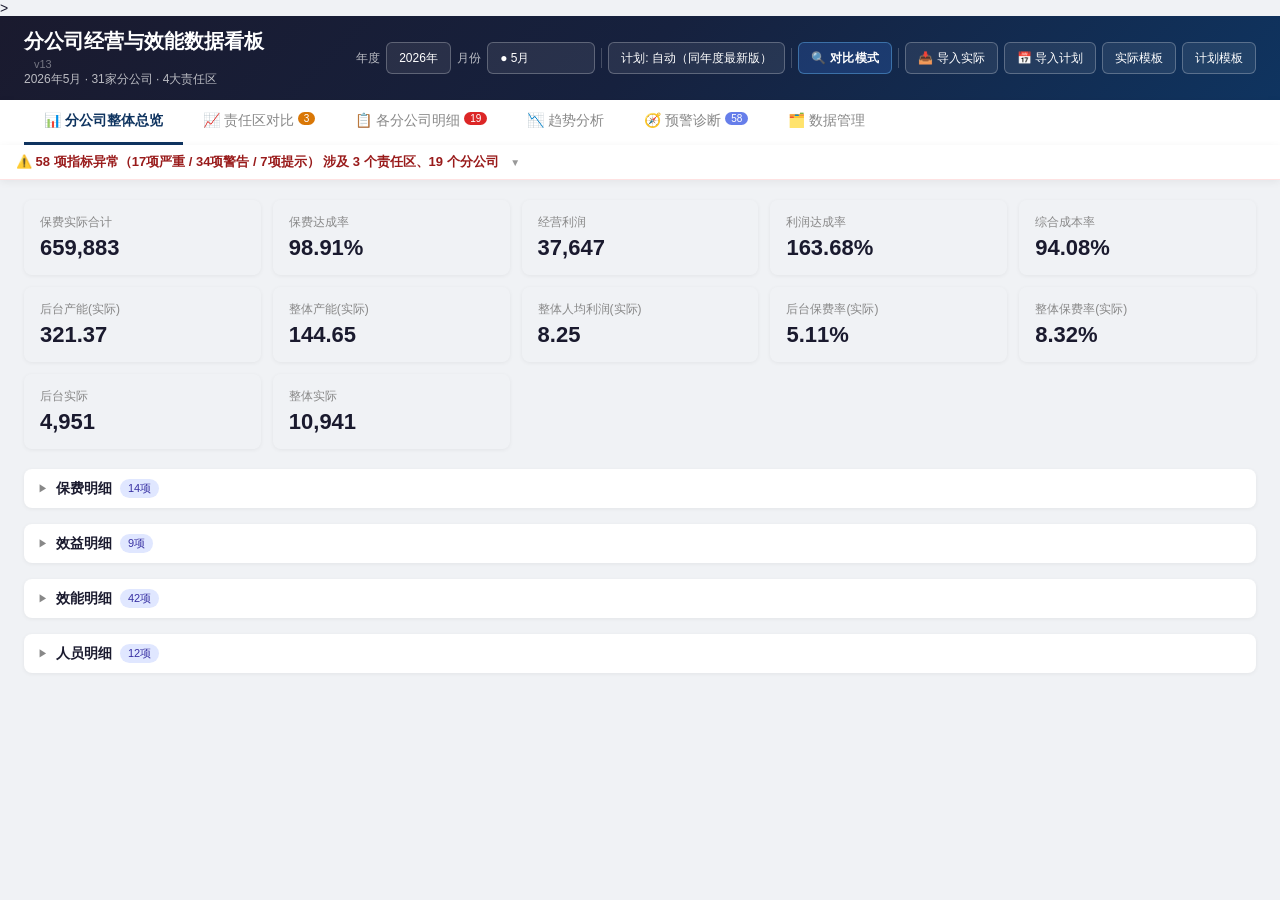
==== commit caca54fd: "Refine dashboard navigation and warning rules tab" ====
--- a/index.html
+++ b/index.html
@@ -223,6 +223,8 @@
 .btn-sm.danger:hover{background:#ffebee}
 .btn-sm.warn{color:#e65100;border-color:#ffcc80}
 .btn-sm.warn:hover{background:#fff3e0}
+.data-management-subtab.active{background:#1d4ed8;color:#fff;border-color:#1d4ed8;font-weight:700}
+.data-management-subtab.active:hover{background:#1e40af}
 .trend-show-btn{padding:6px 16px;border:1px solid #2563eb;border-radius:6px;background:#2563eb;color:#fff;cursor:pointer;font-size:12px;font-weight:600;transition:.15s}
 .trend-show-btn:hover{background:#1d4ed8;border-color:#1d4ed8}
 .trend-show-btn:focus-visible{outline:2px solid #93c5fd;outline-offset:2px}
@@ -392,12 +394,9 @@
 <button onclick="switchTab('regions')">📈 责任区对比<span id="regions-badge" style="display:none;background:#dc2626;color:#fff;border-radius:10px;padding:1px 6px;font-size:10px;margin-left:4px;vertical-align:top">0</span></button>
 <button onclick="switchTab('branches')">📋 各分公司明细<span id="branches-badge" style="display:none;background:#dc2626;color:#fff;border-radius:10px;padding:1px 6px;font-size:10px;margin-left:4px;vertical-align:top">0</span></button>
 
-<button data-share-ai onclick="switchTab('ai')">🧭 智能经营诊断<span id="ai-badge" style="display:none;background:#667eea;color:#fff;border-radius:10px;padding:1px 6px;font-size:10px;margin-left:4px;vertical-align:top">0</span></button>
 <button onclick="switchTab('trend')">📉 趋势分析</button>
-<button onclick="switchTab('report')">🔎 数据查询</button>
-<button data-share-restricted onclick="switchTab('data')">📦 数据管理</button>
-<button onclick="switchTab('guide')">📖 指标说明</button>
-<button data-share-export onclick="switchTab('export')">📥 数据导出（测试）</button>
+<button data-share-ai onclick="switchTab('ai')">🧭 预警诊断<span id="ai-badge" style="display:none;background:#667eea;color:#fff;border-radius:10px;padding:1px 6px;font-size:10px;margin-left:4px;vertical-align:top">0</span></button>
+<button onclick="switchTab('data-management')">🗂️ 数据管理</button>
 </div>
 <div id="alert-bar" class="alert-bar" style="display:none"></div>
 <style>.alert-detail{max-height:60vh;overflow-y:auto;padding:4px 0}.alert-summary:hover{opacity:.85}
@@ -410,9 +409,18 @@
 <div class="main">
 <div id="tab-overview" class="tab active"><div id="overview-kpi" class="kpi-row"></div><div id="overview-sections"></div></div>
 <div id="tab-regions" class="tab"><div id="regions-kpi" class="region-grid"></div><div id="regions-key-table"></div><div id="regions-charts"></div><div id="regions-detail"></div></div>
-<div id="tab-guide" class="tab"></div>
-<div id="tab-data" class="tab"><div id="data-panel"></div><div style="padding:12px 16px;display:flex;gap:8px;flex-wrap:wrap"><button class="btn" onclick="exportData()">💾 导出备份</button><button class="btn" onclick="exportShareData()" title="导出数据为JSON文件">📤 导出分享数据</button><button class="btn" onclick="encryptShareData()" title="一键加密并下载，用于GitHub Pages分享">🔒 加密分享数据</button><label class="btn-file">📂 恢复备份<input type="file" accept=".json" onchange="importData(this)"></label></div></div>
-<div id="tab-export" class="tab"></div>
+<div id="tab-data-management" class="tab">
+<div class="data-management-subtabs" style="display:flex;gap:8px;flex-wrap:wrap;margin-bottom:14px">
+<button class="btn-sm data-management-subtab active" data-dm-tab="report" onclick="switchDataManagementTab('report')">🔎 数据查询</button>
+<button class="btn-sm data-management-subtab" data-share-restricted data-dm-tab="data" onclick="switchDataManagementTab('data')">⚙️ 预警规则</button>
+<button class="btn-sm data-management-subtab" data-dm-tab="guide" onclick="switchDataManagementTab('guide')">📖 指标说明</button>
+<button class="btn-sm data-management-subtab" data-share-export data-dm-tab="export" onclick="switchDataManagementTab('export')">📥 数据导出（测试）</button>
+</div>
+<div id="data-management-pane-report" class="data-management-pane active"><div id="tab-report"></div></div>
+<div id="data-management-pane-data" class="data-management-pane" data-share-restricted style="display:none"><div id="tab-data"><div id="data-panel"></div></div></div>
+<div id="data-management-pane-guide" class="data-management-pane" style="display:none"><div id="tab-guide"></div></div>
+<div id="data-management-pane-export" class="data-management-pane" data-share-export style="display:none"><div id="tab-export"></div></div>
+</div>
 <div id="tab-branches" class="tab">
 <div id="branches-list-view"><div class="search-bar"><input type="text" id="branchSearch" placeholder="搜索分公司..." oninput="renderBranches()"><select id="branchGroup" onchange="renderBranches();if(window.App&&App.isCompareMode&&typeof applyCompareMode==='function')applyCompareMode()"><option value="all">全部指标</option><option value="保费">保费类</option><option value="效益">效益类</option><option value="效能">效能类</option><option value="人员">人员类</option></select><select id="branchRegion" onchange="renderBranches();if(window.App&&App.isCompareMode&&typeof applyCompareMode==='function')applyCompareMode()"><option value="all">全部责任区</option><option value="第一责任区">第一责任区</option><option value="第二责任区">第二责任区</option><option value="第三责任区">第三责任区</option><option value="第四责任区">第四责任区</option></select><span class="hint-text" style="font-size:11px;color:var(--text2);margin-left:8px">点击分公司行查看详情与排名</span></div><div id="branches-table" class="tbl-wrap"></div></div>
 <div id="branch-detail-view" style="display:none"><button class="back-btn" onclick="hideBranchDetail()">← 返回分公司列表</button><div id="branch-detail-content"></div></div>
@@ -432,8 +440,8 @@
 <script src="dashboard-compute.js?v=20260623"></script>
 <script src="dashboard-metrics.js?v=20260623"></script>
 <script src="dashboard-charts.js?v=202606232050"></script>
-<script src="dashboard-render.js?v=20260623"></script>
-<script src="dashboard-alerts.js?v=20260623"></script>
+<script src="dashboard-render.js?v=20260717-warning-rules-v3"></script>
+<script src="dashboard-alerts.js?v=20260717-warning-rules-title"></script>
 <script src="dashboard-export.js?v=20260623"></script>
 <script src="dashboard-publish.js?v=20260623"></script>
 <script src="ai-client.js?v=20260626"></script>
@@ -442,12 +450,12 @@
 <script src="dashboard-query-intent.js?v=20260710-search-v2"></script>
 <script src="dashboard-search.js?v=20260714-data-query"></script>
 <script src="dashboard-report.js?v=20260714-data-query"></script>
-<script src="dashboard-ai.js?v=20260714-ai-retired"></script>
+<script src="dashboard-ai.js?v=20260717-warning-diagnosis-label"></script>
 <script src="dashboard-diagnosis-index.js?v=20260708-step1"></script>
 <script src="dashboard-agent.js?v=20260623"></script>
 <script src="dashboard-diagnosis.js?v=20260714-ai-retired"></script>
 <script src="dashboard-remediation.js?v=20260623"></script>
 <script src="dashboard-trend.js?v=20260629-annual-dec"></script>
-<script src="dashboard-main.js?v=20260623"></script>
+<script src="dashboard-main.js?v=20260717-data-management-tabs"></script>
 </body>
 </html>
